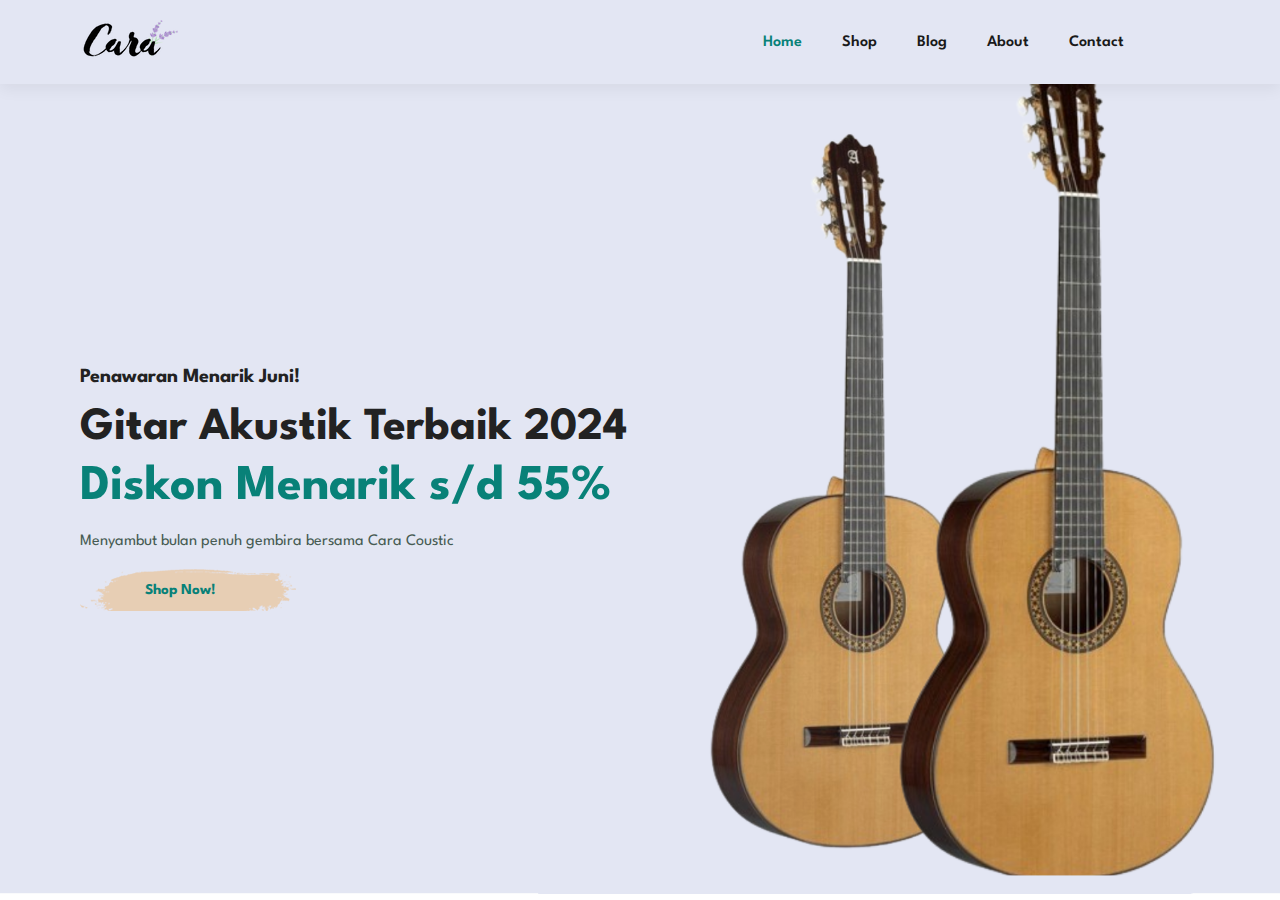
==== index.html @ 5049a7d9 "first commit" ====
<!DOCTYPE html>
<html lang="en">

    <head>
        <meta charset="UTF-8">
        <meta http-equiv="X-UA-Compatible" content="IE=edge">
        <meta name="viewport" content="width=device-width, initial-scale=1.0">
        <title>Cara Coustic</title>
        <link rel="stylesheet" href="https://pro.fontawesome.com/releases/v5.10.0/css/all.css" />

        <link rel="stylesheet" href="style.css">
    </head>

    <body>
        <!-- SECTION HEADER -->
        <section id="header">
            <a href="#"><img src="img/logo.png" alt="" class="logo" alt=""></a>

            <div>
                <ul id="navbar">
                    <li><a class="active" href="index.html">Home</a></li>
                    <li><a href="shop.html">Shop</a></li>
                    <li><a href="blog.html">Blog</a></li>
                    <li><a href="about.html">About</a></li>
                    <li><a href="contact.html">Contact</a></li>
                    <li><a href="cart.html"><i class="far fa-shopping-bag"></i></a></li>
                </ul>
            </div>
        </section>

        <!-- HOME PAGE -->
        <section id="hero">
            <h4>Penawaran Menarik Juni!</h4>
            <h2>Gitar Akustik Terbaik 2024</h2>
            <h1>Diskon Menarik s/d 55%</h1>
            <p>Menyambut bulan penuh gembira bersama Cara Coustic</p>
            <button>Shop Now!</button>
        </section>


        <script src="script.js"></script>
    </body>
 
</html>
---- style.css ----
@import url("https://fonts.googleapis.com/css2?family=Spartan:wght@100;200;300;400;500;600;700;800;900&display=swap");
* {
  margin: 0;
  padding: 0;
  box-sizing: border-box;
  font-family: "Spartan", sans-serif;
}

html {
  scroll-behavior: smooth;
}

/* Global Styles */

h1 {
  font-size: 50px;
  line-height: 64px;
  color: #222;
}

h2 {
  font-size: 46px;
  line-height: 54px;
  color: #222;
}

h4 {
  font-size: 20px;
  color: #222;
}

h6 {
  font-weight: 700;
  font-size: 12px;
}

p {
  font-size: 16px;
  color: #465b52;
  margin: 15px 0 20px 0;
}

.section-p1 {
  padding: 40px 80px;
}

.section-m1 {
  margin: 40px 0;
}

body {
  width: 100%;
}

#header {
  display: flex;
  align-items: center;
  justify-content: space-between;
  padding: 20px 80px;
  background: #E3E6F3;
  box-shadow: 0 5px 15px rgba(0, 0, 0, 0.06);
  z-index: 999;
  position: sticky;
  top: 0;
  left: 0;
}

#navbar {
  display: flex;
  align-items: center;
  justify-content: center;
}

#navbar li {
  list-style: none;
  padding: 0 20px;
  position: relative;
}

#navbar li a{
  text-decoration: none;
  text-decoration: 16px;
  font-weight: 600;
  color: #1a1a1a;
  transition: 0.3s ease;
}

#navbar li a:hover,
#navbar li a.active {
  color: #088178 ;
}

#navbar li a.active::after
#navbar li a:hover::after{
  content: "";
  width: 30px;
  height: 2px;
  background: #088178;
  position: absolute;
  bottom: -4px;
  left: 20px;

}

#hero {
  background-image: url("img/gitar-akustik-banner.png");
  height: 90vh;
  width: 100%;
  background-size: cover;
  background-position: top 25% right 0;
  padding: 0 80px;
  display: flex;
  flex-direction: column;
  align-items: flex-start;
  align-items: flex-start;
  justify-content: center;
}

#hero h4 {
  padding-bottom: 15px;
}

#hero h1 {
  color: #088178;
}

#hero button {
  background-image: url("img/button.png");
  background-color: transparent;
  color: #088178;
  border: 0;
  padding: 14px 80px 14px 65px;
  background-repeat: no-repeat;
  cursor: pointer;
  font-weight: 700;
  font-size: 15px;
}
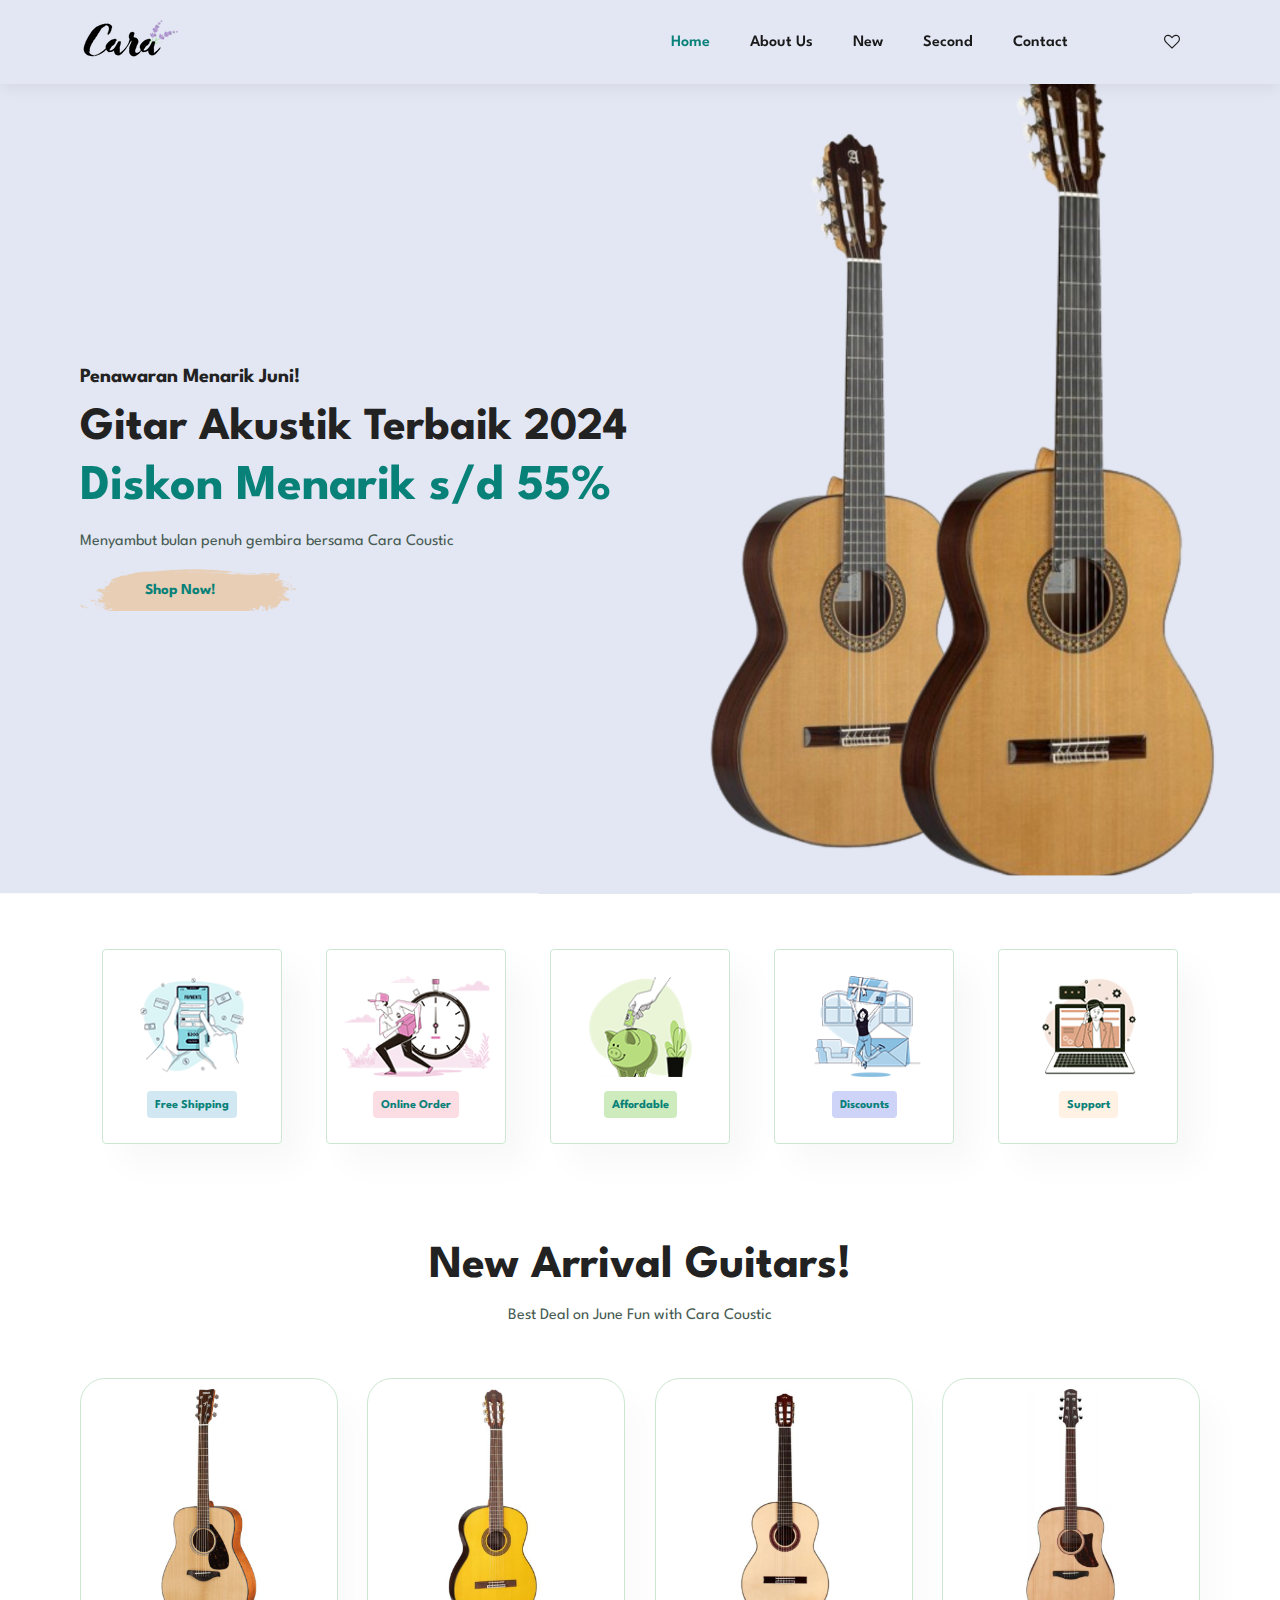
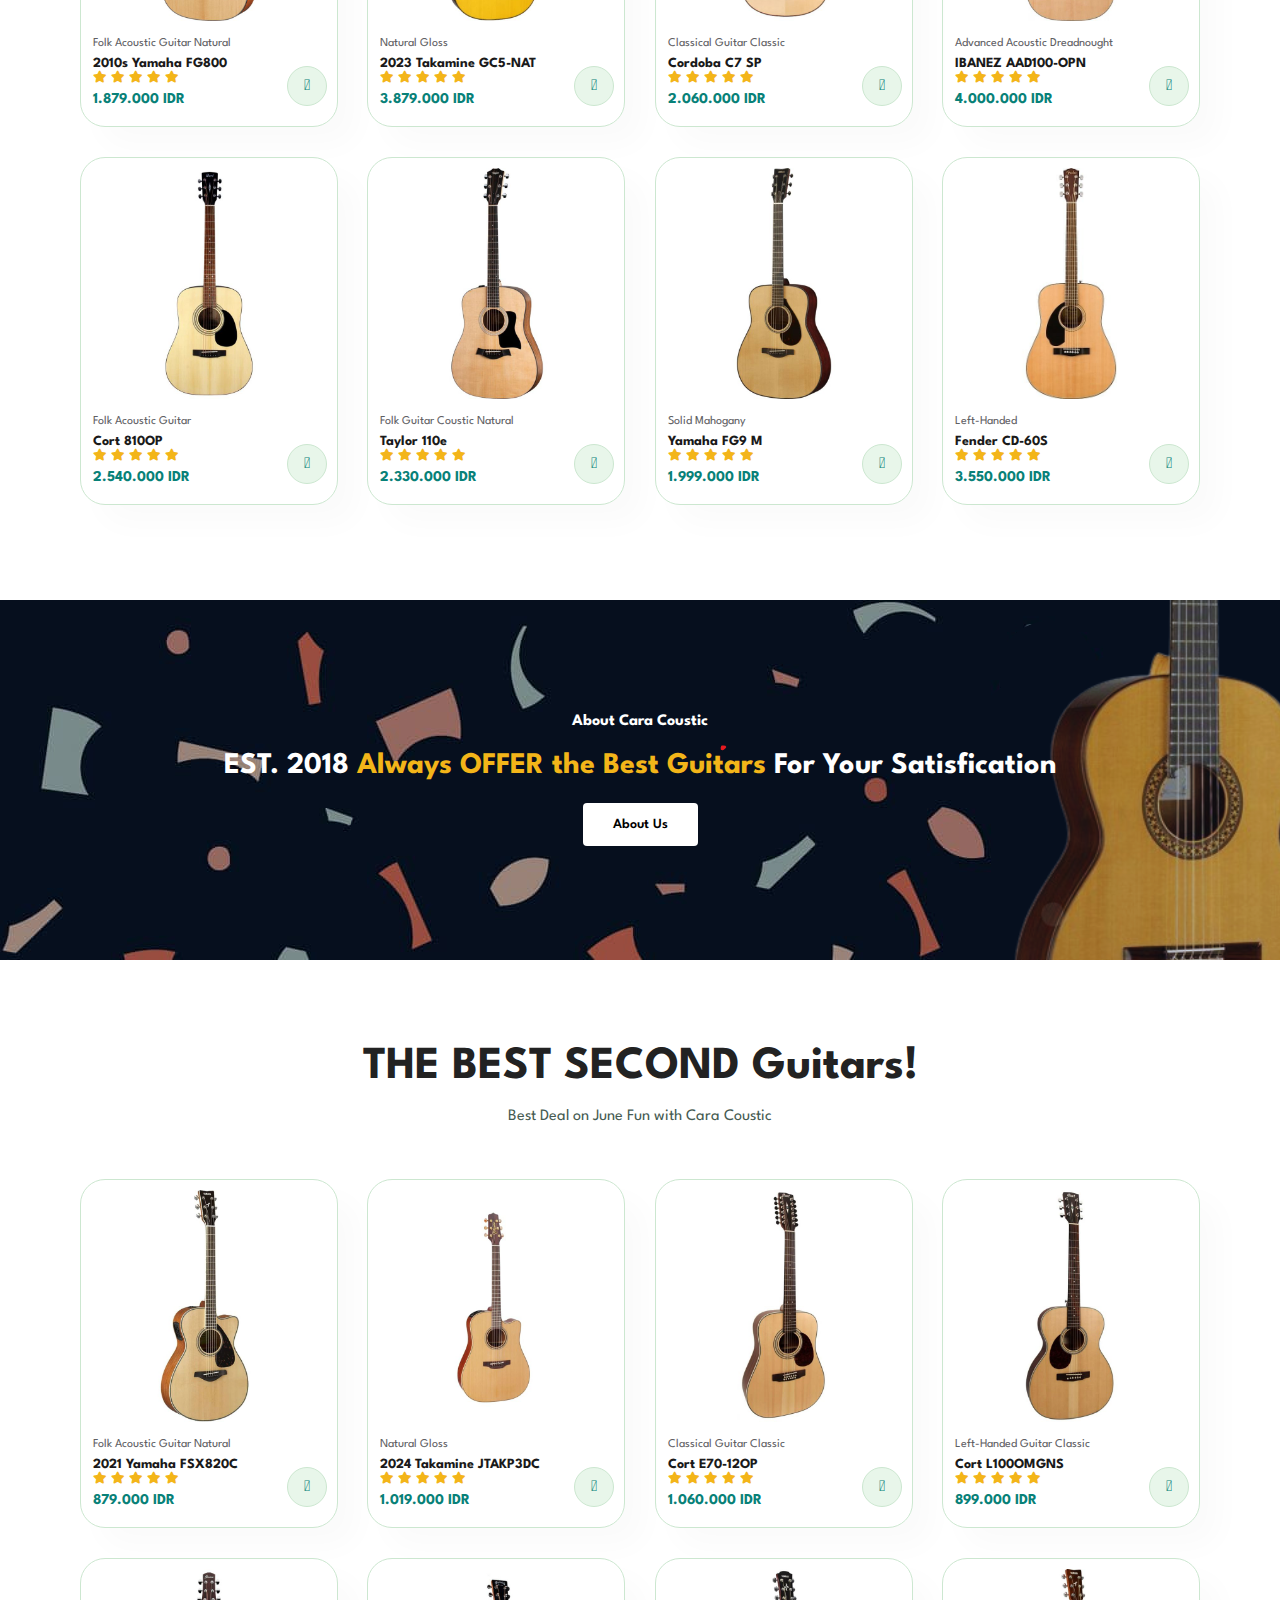
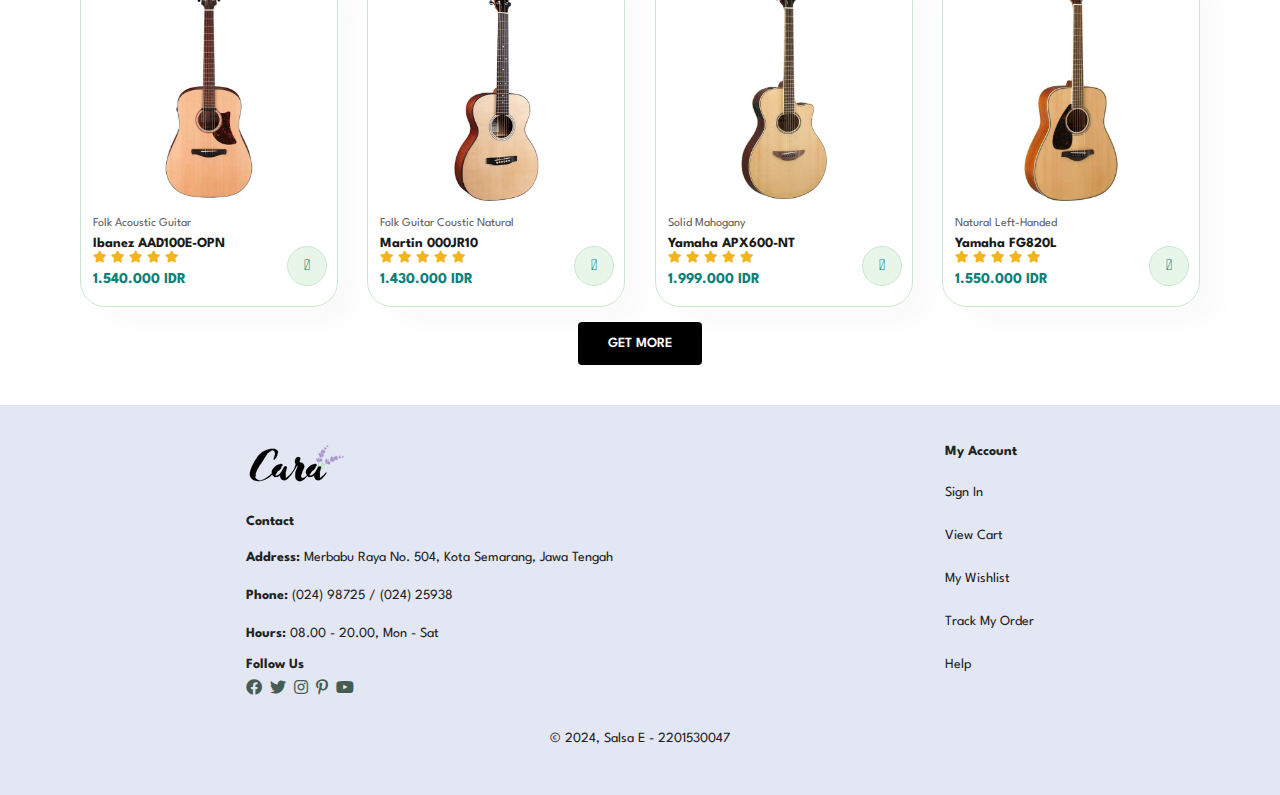
==== commit ca67f956: "update index.html" ====
--- a/index.html
+++ b/index.html
@@ -7,7 +7,7 @@
         <meta name="viewport" content="width=device-width, initial-scale=1.0">
         <title>Cara Coustic</title>
         <link rel="stylesheet" href="https://pro.fontawesome.com/releases/v5.10.0/css/all.css" />
-
+        <link rel="stylesheet" href="https://cdnjs.cloudflare.com/ajax/libs/font-awesome/4.7.0/css/font-awesome.min.css">
         <link rel="stylesheet" href="style.css">
     </head>
 
@@ -19,12 +19,19 @@
             <div>
                 <ul id="navbar">
                     <li><a class="active" href="index.html">Home</a></li>
-                    <li><a href="shop.html">Shop</a></li>
-                    <li><a href="blog.html">Blog</a></li>
-                    <li><a href="about.html">About</a></li>
+                    <li><a href="about.html">About Us</a></li>
+                    <li><a href="new.html">New</a></li>
+                    <li><a href="second.html">Second</a></li>
                     <li><a href="contact.html">Contact</a></li>
-                    <li><a href="cart.html"><i class="far fa-shopping-bag"></i></a></li>
+                    <li id="lg-bag"><a href="cart.html"><i class="far fa-shopping-bag"></i></a></li>
+                    <li id="lg-love"><a href="wishlist.html"><i class="fa fa-heart-o"></i></a></li>
+                    <a href="#" id="close"><i class="far fa-times"></i></a>
                 </ul>
+            </div>
+            <div id="mobile">
+                <a href="cart.html"><i class="far fa-shopping-bag"></i></i></a>
+                <a href="wishlist.html"><i class="fa fa-heart-o"></i></a>
+                <i id="bar" class="fas fa-outdent"></i>
             </div>
         </section>
 
@@ -37,6 +44,345 @@
             <button>Shop Now!</button>
         </section>
 
+        <!-- SECTION FITURE -->
+        <section id="feature" class="section-p1">
+            <div class="fe-box">
+                <img src="img/features/f1.png" alt="">
+                <h6>Free Shipping</h6>
+            </div>
+            <div class="fe-box">
+                <img src="img/features/f2.png" alt="">
+                <h6>Online Order</h6>
+            </div> 
+            <div class="fe-box">
+                <img src="img/features/f3.png" alt="">
+                <h6>Affordable</h6>
+            </div> 
+            <div class="fe-box">
+                <img src="img/features/f4.png" alt="">
+                <h6>Discounts</h6>
+            </div> 
+            </div> 
+            <div class="fe-box">
+                <img src="img/features/f6.png" alt="">
+                <h6>Support</h6>
+            </div>
+        </section>
+
+        <!-- SECTION PRODUK NEW ARRIVAL -->
+        <section id="product1" class="section-p1">
+            <h2>New Arrival Guitars!</h2>
+            <p>Best Deal on June Fun with Cara Coustic</p>
+            <div class="pro-container">
+                <div class="pro">
+                    <img src="img/product-guitar-index/2010s Yamaha FG800 Folk Acoustic Guitar Natural.jpg" alt="">
+                    <div class="des">
+                        <span>Folk Acoustic Guitar Natural</span>
+                        <h5>2010s Yamaha FG800</h5>
+                        <div class="star">
+                            <i class="fas fa-star"></i>
+                            <i class="fas fa-star"></i>
+                            <i class="fas fa-star"></i>
+                            <i class="fas fa-star"></i>
+                            <i class="fas fa-star"></i>
+                        </div>
+                        <h4>1.879.000 IDR</h4>
+                    </div>
+                    <a href="#"><i class="fal fa-shopping-cart cart"></i></a>
+                </div>
+                <div class="pro">
+                    <img src="img/product-guitar-index/2023 Takamine GC5-NAT Natural Gloss.jpg" alt="">
+                    <div class="des">
+                        <span>Natural Gloss</span>
+                        <h5>2023 Takamine GC5-NAT</h5>
+                        <div class="star">
+                            <i class="fas fa-star"></i>
+                            <i class="fas fa-star"></i>
+                            <i class="fas fa-star"></i>
+                            <i class="fas fa-star"></i>
+                            <i class="fas fa-star"></i>
+                        </div>
+                        <h4>3.879.000 IDR</h4>
+                    </div>
+                    <a href="#"><i class="fal fa-shopping-cart cart"></i></a>
+                </div>
+                <div class="pro">
+                    <img src="img/product-guitar-index/Cordoba C7 SP Classical Guitar Classic.jpg" alt="">
+                    <div class="des">
+                        <span>Classical Guitar Classic</span>
+                        <h5>Cordoba C7 SP</h5>
+                        <div class="star">
+                            <i class="fas fa-star"></i>
+                            <i class="fas fa-star"></i>
+                            <i class="fas fa-star"></i>
+                            <i class="fas fa-star"></i>
+                            <i class="fas fa-star"></i>
+                        </div>
+                        <h4>2.060.000 IDR</h4>
+                    </div>
+                    <a href="#"><i class="fal fa-shopping-cart cart"></i></a>
+                </div>
+                <div class="pro">
+                    <img src="img/product-guitar-index/Ibanez IBANEZ AAD100-OPN Advanced Acoustic Dreadnought Akustik___.jpg" alt="">
+                    <div class="des">
+                        <span>Advanced Acoustic Dreadnought</span>
+                        <h5>IBANEZ AAD100-OPN</h5>
+                        <div class="star">
+                            <i class="fas fa-star"></i>
+                            <i class="fas fa-star"></i>
+                            <i class="fas fa-star"></i>
+                            <i class="fas fa-star"></i>
+                            <i class="fas fa-star"></i>
+                        </div>
+                        <h4>4.000.000 IDR</h4>
+                    </div>
+                    <a href="#"><i class="fal fa-shopping-cart cart"></i></a>
+                </div>
+                <div class="pro">
+                    <img src="img/product-guitar-index/Cort 810OP.jpg" alt="">
+                    <div class="des">
+                        <span>Folk Acoustic Guitar</span>
+                        <h5>Cort 810OP</h5>
+                        <div class="star">
+                            <i class="fas fa-star"></i>
+                            <i class="fas fa-star"></i>
+                            <i class="fas fa-star"></i>
+                            <i class="fas fa-star"></i>
+                            <i class="fas fa-star"></i>
+                        </div>
+                        <h4>2.540.000 IDR</h4>
+                    </div>
+                    <a href="#"><i class="fal fa-shopping-cart cart"></i></a>
+                </div>
+                <div class="pro">
+                    <img src="img/product-guitar-index/Taylor 110e Natural.jpg" alt="">
+                    <div class="des">
+                        <span>Folk Guitar Coustic Natural</span>
+                        <h5>Taylor 110e</h5>
+                        <div class="star">
+                            <i class="fas fa-star"></i>
+                            <i class="fas fa-star"></i>
+                            <i class="fas fa-star"></i>
+                            <i class="fas fa-star"></i>
+                            <i class="fas fa-star"></i>
+                        </div>
+                        <h4>2.330.000 IDR</h4>
+                    </div>
+                    <a href="#"><i class="fal fa-shopping-cart cart"></i></a>
+                </div>
+                <div class="pro">
+                    <img src="img/product-guitar-index/Yamaha FG9 M Solid Mahogany.jpg" alt="">
+                    <div class="des">
+                        <span>Solid Mahogany</span>
+                        <h5>Yamaha FG9 M</h5>
+                        <div class="star">
+                            <i class="fas fa-star"></i>
+                            <i class="fas fa-star"></i>
+                            <i class="fas fa-star"></i>
+                            <i class="fas fa-star"></i>
+                            <i class="fas fa-star"></i>
+                        </div>
+                        <h4>1.999.000 IDR</h4>
+                    </div>
+                    <a href="#"><i class="fal fa-shopping-cart cart"></i></a>
+                </div>
+                <div class="pro">
+                    <img src="img/product-guitar-index//Fender CD-60S Left-Handed _ Reverb.jpg" alt="">
+                    <div class="des">
+                        <span>Left-Handed</span>
+                        <h5>Fender CD-60S</h5>
+                        <div class="star">
+                            <i class="fas fa-star"></i>
+                            <i class="fas fa-star"></i>
+                            <i class="fas fa-star"></i>
+                            <i class="fas fa-star"></i>
+                            <i class="fas fa-star"></i>
+                        </div>
+                        <h4>3.550.000 IDR</h4>
+                    </div>
+                    <a href="#"><i class="fal fa-shopping-cart cart"></i></a>
+                </div>
+            </div>
+        </section>
+
+        <!-- SECTION BANNER MENGARAH KE ABOUT US -->
+        <section id="banner" class="section-m1">
+            <h4>About Cara Coustic</h4>
+            <h2>EST. 2018<span> Always OFFER the Best Guitars</span> For Your Satisfication</h2>
+            <button class="normal">About Us</button> 
+        </section>
+
+        <!-- SECTION PRODUK BEST SCOND -->
+        <section id="product1" class="section-p1">
+            <h2>THE BEST SECOND Guitars!</h2>
+            <p>Best Deal on June Fun with Cara Coustic</p>
+            <div class="pro-container">
+                <div class="pro">
+                    <img src="img/product-guitar-index/2021 Yamaha FSX820C Natural.jpg" alt="">
+                    <div class="des">
+                        <span>Folk Acoustic Guitar Natural</span>
+                        <h5>2021 Yamaha FSX820C</h5>
+                        <div class="star">
+                            <i class="fas fa-star"></i>
+                            <i class="fas fa-star"></i>
+                            <i class="fas fa-star"></i>
+                            <i class="fas fa-star"></i>
+                            <i class="fas fa-star"></i>
+                        </div>
+                        <h4>879.000 IDR</h4>
+                    </div>
+                    <a href="#"><i class="fal fa-shopping-cart cart"></i></a>
+                </div>
+                <div class="pro">
+                    <img src="img/product-guitar-index/2024 Takamine JTAKP3DC Natural.jpg" alt="">
+                    <div class="des">
+                        <span>Natural Gloss</span>
+                        <h5>2024 Takamine JTAKP3DC</h5>
+                        <div class="star">
+                            <i class="fas fa-star"></i>
+                            <i class="fas fa-star"></i>
+                            <i class="fas fa-star"></i>
+                            <i class="fas fa-star"></i>
+                            <i class="fas fa-star"></i>
+                        </div>
+                        <h4>1.019.000 IDR</h4>
+                    </div>
+                    <a href="#"><i class="fal fa-shopping-cart cart"></i></a>
+                </div>
+                <div class="pro">
+                    <img src="img/product-guitar-index/Cort E70-12OP.jpg" alt="">
+                    <div class="des">
+                        <span>Classical Guitar Classic</span>
+                        <h5>Cort E70-12OP</h5>
+                        <div class="star">
+                            <i class="fas fa-star"></i>
+                            <i class="fas fa-star"></i>
+                            <i class="fas fa-star"></i>
+                            <i class="fas fa-star"></i>
+                            <i class="fas fa-star"></i>
+                        </div>
+                        <h4>1.060.000 IDR</h4>
+                    </div>
+                    <a href="#"><i class="fal fa-shopping-cart cart"></i></a>
+                </div>
+                <div class="pro">
+                    <img src="img/product-guitar-index/Cort L100OMGNS.jpg" alt="">
+                    <div class="des">
+                        <span>Left-Handed Guitar Classic</span>
+                        <h5>Cort L100OMGNS</h5>
+                        <div class="star">
+                            <i class="fas fa-star"></i>
+                            <i class="fas fa-star"></i>
+                            <i class="fas fa-star"></i>
+                            <i class="fas fa-star"></i>
+                            <i class="fas fa-star"></i>
+                        </div>
+                        <h4>899.000 IDR</h4>
+                    </div>
+                    <a href="#"><i class="fal fa-shopping-cart cart"></i></a>
+                </div>
+                <div class="pro">
+                    <img src="img/product-guitar-index/Ibanez AAD100E-OPN.jpg" alt="">
+                    <div class="des">
+                        <span>Folk Acoustic Guitar</span>
+                        <h5>Ibanez AAD100E-OPN</h5>
+                        <div class="star">
+                            <i class="fas fa-star"></i>
+                            <i class="fas fa-star"></i>
+                            <i class="fas fa-star"></i>
+                            <i class="fas fa-star"></i>
+                            <i class="fas fa-star"></i>
+                        </div>
+                        <h4>1.540.000 IDR</h4>
+                    </div>
+                    <a href="#"><i class="fal fa-shopping-cart cart"></i></a>
+                </div>
+                <div class="pro">
+                    <img src="img/product-guitar-index/Martin 000JR10.jpg" alt="">
+                    <div class="des">
+                        <span>Folk Guitar Coustic Natural</span>
+                        <h5>Martin 000JR10</h5>
+                        <div class="star">
+                            <i class="fas fa-star"></i>
+                            <i class="fas fa-star"></i>
+                            <i class="fas fa-star"></i>
+                            <i class="fas fa-star"></i>
+                            <i class="fas fa-star"></i>
+                        </div>
+                        <h4>1.430.000 IDR</h4>
+                    </div>
+                    <a href="#"><i class="fal fa-shopping-cart cart"></i></a>
+                </div>
+                <div class="pro">
+                    <img src="img/product-guitar-index/Yamaha APX600-NT.jpg" alt="">
+                    <div class="des">
+                        <span>Solid Mahogany</span>
+                        <h5>Yamaha APX600-NT</h5>
+                        <div class="star">
+                            <i class="fas fa-star"></i>
+                            <i class="fas fa-star"></i>
+                            <i class="fas fa-star"></i>
+                            <i class="fas fa-star"></i>
+                            <i class="fas fa-star"></i>
+                        </div>
+                        <h4>1.999.000 IDR</h4>
+                    </div>
+                    <a href="#"><i class="fal fa-shopping-cart cart"></i></a>
+                </div>
+                <div class="pro">
+                    <img src="img/product-guitar-index/Yamaha FG820L Natural.jpg" alt="">
+                    <div class="des">
+                        <span>Natural Left-Handed</span>
+                        <h5>Yamaha FG820L</h5>
+                        <div class="star">
+                            <i class="fas fa-star"></i>
+                            <i class="fas fa-star"></i>
+                            <i class="fas fa-star"></i>
+                            <i class="fas fa-star"></i>
+                            <i class="fas fa-star"></i>
+                        </div>
+                        <h4>1.550.000 IDR</h4>
+                    </div>
+                    <a href="#"><i class="fal fa-shopping-cart cart"></i></a>
+                </div>
+            </div>
+            <button class="normal">GET MORE</button>
+        </section>
+
+        <!-- SECTION FOOTER -->
+        <footer class="section-p1">
+            <div class="col">
+                <img class="logo" src="img/logo.png" alt="">
+                <h4>Contact</h4>
+                <p><strong>Address: </strong>Merbabu Raya No. 504, Kota Semarang, Jawa Tengah</p>
+                <p><strong>Phone: </strong>(024) 98725 / (024) 25938</p>
+                <p><strong>Hours: </strong>08.00 - 20.00, Mon - Sat</p>
+                <div class="follow">
+                    <h4>Follow Us</h4>
+                    <div class="icon">
+                        <i class="fab fa-facebook-f"></i>
+                        <i class="fab fa-twitter"></i>
+                        <i class="fab fa-instagram"></i>
+                        <i class="fab fa-pinterest-p"></i>
+                        <i class="fab fa-youtube"></i>
+                    </div>
+                </div>
+            </div>
+
+            <div class="col">
+                <h4>My Account</h4>
+                <a href="#">Sign In</a>
+                <a href="#">View Cart</a>
+                <a href="#">My Wishlist</a>
+                <a href="#">Track My Order</a>
+                <a href="#">Help</a>
+            </div>
+
+            <div class="copyright">
+                <p>© 2024, Salsa E - 2201530047</p>
+            </div>
+        </footer>
+
 
         <script src="script.js"></script>
     </body>
--- a/style.css
+++ b/style.css
@@ -46,6 +46,19 @@
 
 .section-m1 {
   margin: 40px 0;
+}
+
+button.normal {
+  font-size: 14px;
+  font-weight: 600;
+  padding: 15px 30px;
+  color: #000;
+  background-color: #fff;
+  border-radius: 4px;
+  cursor: pointer;
+  border: none;
+  outline: none;
+  transition: 0.2s;
 }
 
 body {
@@ -77,6 +90,7 @@
   position: relative;
 }
 
+
 #navbar li a{
   text-decoration: none;
   text-decoration: 16px;
@@ -100,6 +114,15 @@
   bottom: -4px;
   left: 20px;
 
+}
+
+#mobile {
+  display: none;
+  align-items: center;
+}
+
+#close {
+  display: none;
 }
 
 #hero {
@@ -134,4 +157,365 @@
   cursor: pointer;
   font-weight: 700;
   font-size: 15px;
-}+}
+
+#feature {
+  display: flex;
+  align-items: center;
+  justify-content:space-around;
+  flex-wrap: wrap;
+} 
+
+#feature .fe-box {
+  width: 180px;
+  text-align: center;
+  padding: 25px 15px;
+  box-shadow: 20px 20px 34px rgba(0, 0, 0, 0.03);
+  border: 1px solid #cce7d0;
+  border-radius: 4px;
+  margin: 15px 0;
+}
+
+#feature .fe-box:hover {
+  box-shadow: 10px 10px 54px rgba(70, 62, 221, 0.1);
+}
+
+#feature .fe-box img {
+  width: 100%;
+  margin-bottom: 10px;
+}
+
+#feature .fe-box h6 {
+  display: inline-block;
+  padding: 9px 8px 6px 8px;
+  line-height: 1;
+  border-radius: 4px;
+  color: #088178;
+  background-color: #d1e8f2;
+}
+
+#feature .fe-box:nth-child(2) h6 {
+  background-color: #fddde4 ;
+}
+
+#feature .fe-box:nth-child(3) h6 {
+  background-color: #cdebbc;
+}
+
+#feature .fe-box:nth-child(4) h6 {
+  background-color: #cdd4f8;
+}
+
+#feature .fe-box:nth-child(5) h6 {
+  background-color: #fff2e5;
+}
+
+#product1 {
+  text-align: center;
+}
+
+#product1 .pro-container {
+  display: flex;
+  justify-content: space-between;
+  padding-top: 20px;
+  flex-wrap: wrap;
+}
+
+#product1 .pro {
+  width: 23%;
+  min-width: 250px;
+  padding: 10px 12px;
+  border: 1px solid #cce7d0;
+  border-radius: 25px;
+  cursor: pointer;
+  box-shadow: 20px 20px 30px rgba(0, 0, 0, 0.02);
+  margin: 15px 0;
+  position: relative;
+}
+
+#product1 .pro:hover {
+  box-shadow: 20px 20px 30px rgba(0, 0, 0, 0.06);
+}
+
+#product1 .pro img {
+  width: 100%;
+  border-radius: 20px;
+}
+
+#product1 .pro .des {
+  text-align: start;
+  padding: 10px 0;
+}
+
+#product1 .pro .des span {
+  color: #606063;
+  font-size: 12px;
+}
+
+#product1 .pro .des h5 {
+  padding-top: 7px;
+  color: #1a1a1a;
+  font-size: 14px;
+}
+
+#product1 .pro .des i {
+  font-size: 12px;
+  color: rgb(243, 181, 25);
+}
+
+#product1 .pro .des h4 {
+  padding-top: 7px;
+  font-size: 15px;
+  font-weight: 700;
+  color: #088178;
+}
+
+#product1 .pro .cart, 
+#product1 .pro .heart {
+  width: 40px;
+  height: 40px;
+  line-height: 40px;
+  border-radius: 50px;
+  background-color: #e8f6ea;
+  font-weight: 500;
+  color: #088178;
+  border: 1px solid #cce7d0;
+  position: absolute;
+  bottom: 20px;
+  right: 10px;
+}
+
+#banner {
+  display: flex;
+  flex-direction: column;
+  justify-content: center;
+  align-items: center;
+  text-align: center;
+  background-image: url("img/banner/b-index.png");
+  width: 100%;
+  height: 40vh;
+  background-size: cover;
+  background-position: center;
+}
+
+#banner h4 {
+  color: #fff;
+  font-size: 16px;
+}
+
+#banner h2 {
+  color: #fff;
+  font-size: 30px;
+  padding: 10px 0;
+}
+
+#banner h2 span {
+  color: rgb(243, 181, 25);
+}
+
+#banner button:hover {
+  background: #088178;
+  color: #fff;
+}
+
+#product1 button:hover {
+  background: #088178;
+  color: #fff;
+}
+
+#product1 button {
+  font-size: 14px;
+  font-weight: 600;
+  padding: 15px 30px;
+  color: #fff;
+  background-color: #000;
+  border-radius: 4px;
+  cursor: pointer;
+  border: none;
+  outline: none;
+  transition: 0.2s;
+}
+
+footer {
+  background-color: #E3E6F3;
+  display: flex;
+  flex-wrap: wrap;
+  justify-content: space-around;
+}
+
+footer .col {
+  display: flex;
+  flex-direction: column;
+  align-items: flex-start;
+  margin-bottom: 20px;
+}
+
+footer .logo {
+  margin-bottom: 30px;
+}
+
+footer h4 {
+  font-size: 14px;
+  padding-bottom: 8px;
+}
+
+footer p {
+  font-size: 14px;
+  text-decoration: none;
+  color: #222;
+  margin-bottom: 10px;
+}
+
+footer a {
+  margin-top: 20px;
+  font-size: 14px;
+  text-decoration: none;
+  color: #222;
+  margin-bottom: 10px;
+}
+
+footer .follow {
+  margin-top: 8px;
+}
+
+footer .follow i {
+  color: #465b52;
+  padding-right: 4px;
+  cursor: pointer;
+}
+
+footer .follow i:hover,
+footer a:hover {
+  color: #088178;
+}
+
+footer .copyright {
+  width: 100%;
+  text-align: center;
+}
+
+@media (max-width: 799px) {
+  .section-p1 {
+    padding: 40px 80px;
+  }
+  #navbar {
+    display: flex;
+    flex-direction: column;
+    align-items: flex-start;
+    justify-content: flex-start;
+    position: fixed;
+    top: 0;
+    right: -300px;
+    height: 100vh;
+    width: 300px;
+    background-color: #E3E6F3;
+    box-shadow: 0 40px 60px rgba(0, 0, 0, 0.1);
+    padding: 80px 0 0 10px;
+    transition: 0.3s;
+  }
+  #navbar li {
+    margin-bottom: 25px;
+  }
+
+  #navbar.active {
+    right: 0px;
+  }
+
+  #mobile {
+    display: flex;
+    align-items: center;
+  }
+
+  #mobile i {
+    color: #1a1a1a;
+    font-size: 24px;
+    padding-left: 20px;
+  }
+
+  #close {
+    display: initial;
+    position: absolute;
+    top: 30px;
+    left: 30px;
+    color: #222;
+    font-size: 24px;
+  }
+   
+  #lg-bag,
+  #lg-love {
+    display: none;
+  }
+
+  #hero {
+    height: 90vh;
+    padding: 0 80px;
+    background-position: top 30% right 30%;
+  }
+
+  #feature {
+    justify-content: center;
+  }
+
+  #feature .fe-box {
+    margin: 15px 15px;
+  }
+
+  #product1 .pro-container {
+    justify-content: center;
+  }
+
+  #product1 .pro {
+    margin: 15px;
+  }
+
+  #banner {
+    height: 20vh;
+  }
+
+  footer {
+    justify-content: start;
+  }
+}
+
+@media (max-width: 277px) {
+  .section-p1 {
+    padding: 20px;
+  }
+  #header {
+    padding: 10px 30px;
+  }
+
+  h1 {
+    font-size: 38px;
+  }
+
+  h2 {
+    font-size: 32px;
+  }
+
+  #hero {
+    padding: 0 20px;
+    background-position: 55%;
+  }
+
+  #feature .fe-box {
+    width: 155px;
+    margin: 0 0 15px 0;
+  }
+
+  #product1 .pro {
+    width: 100%;
+  }
+
+  #banner {
+    height: 40vh;
+  }
+
+  footer {
+    align-content: start;
+  }
+
+  #footer .copyright {
+    text-align: start;
+  }
+}
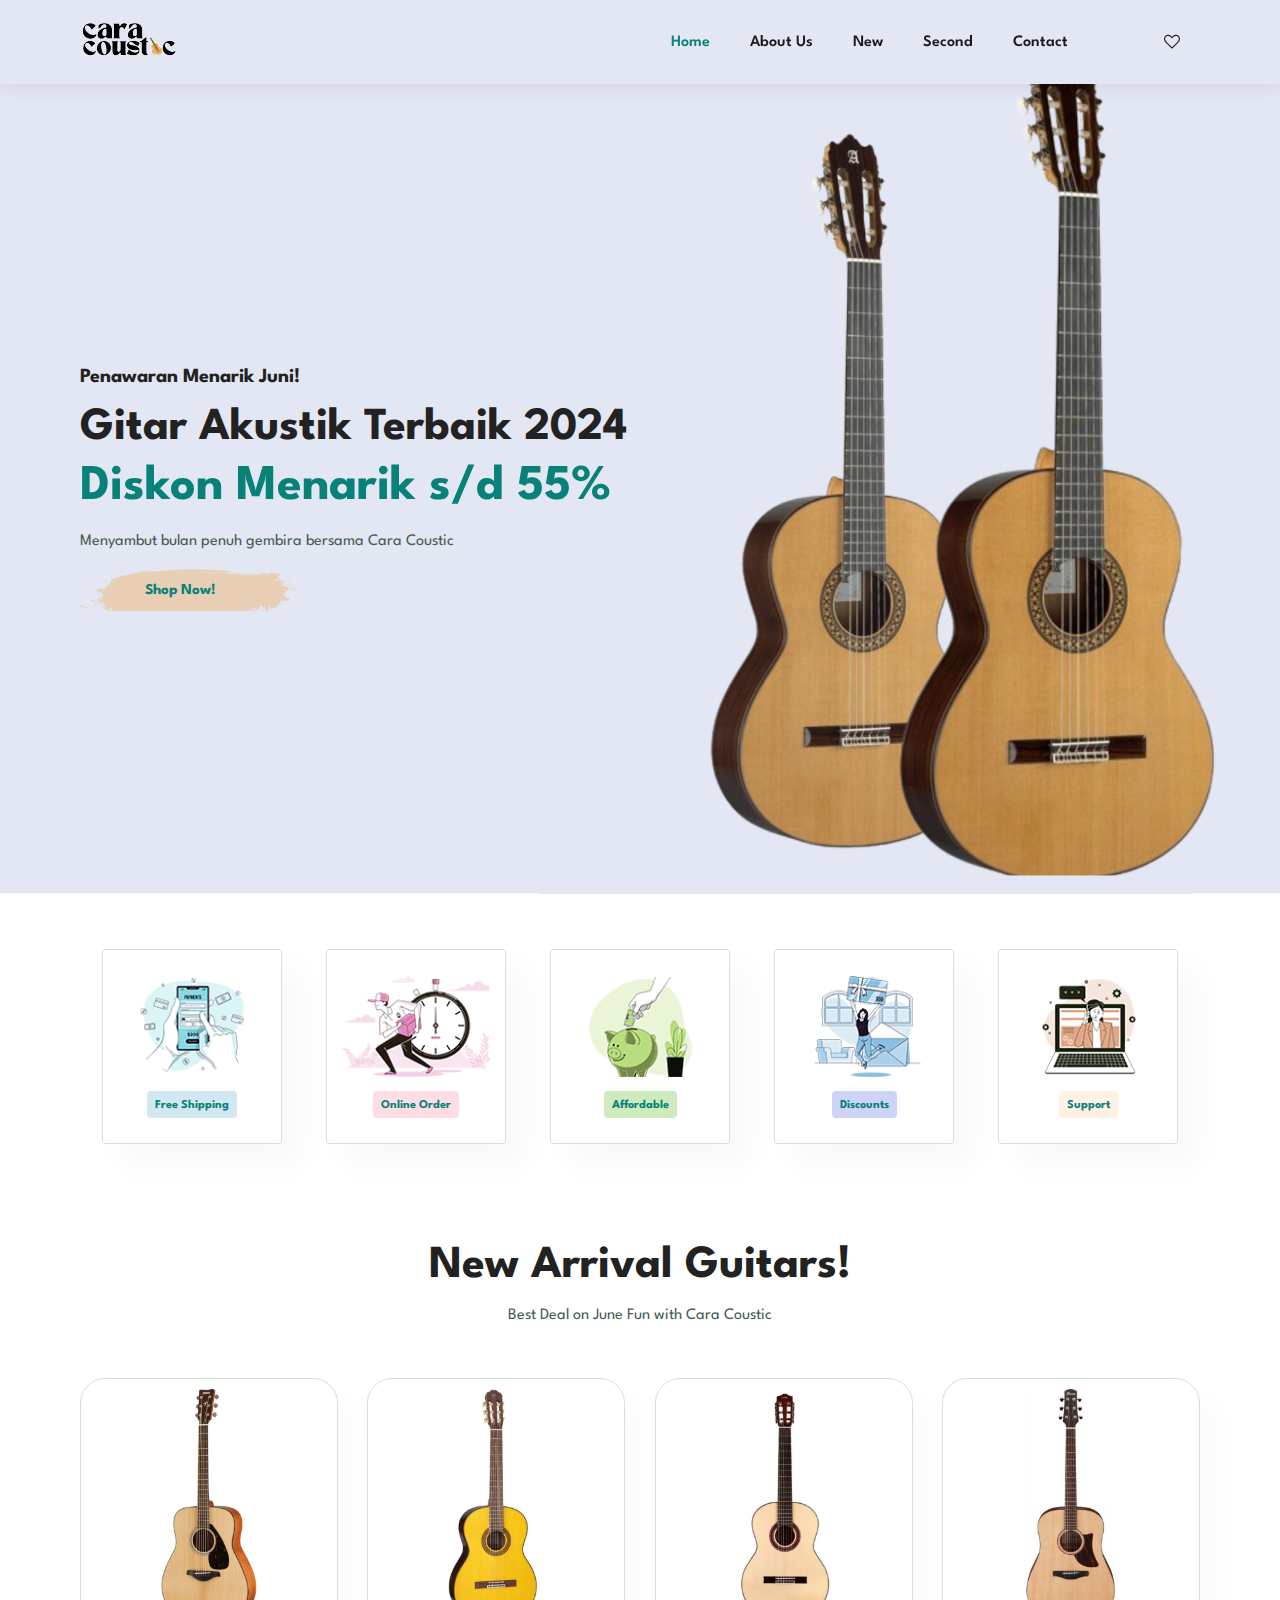
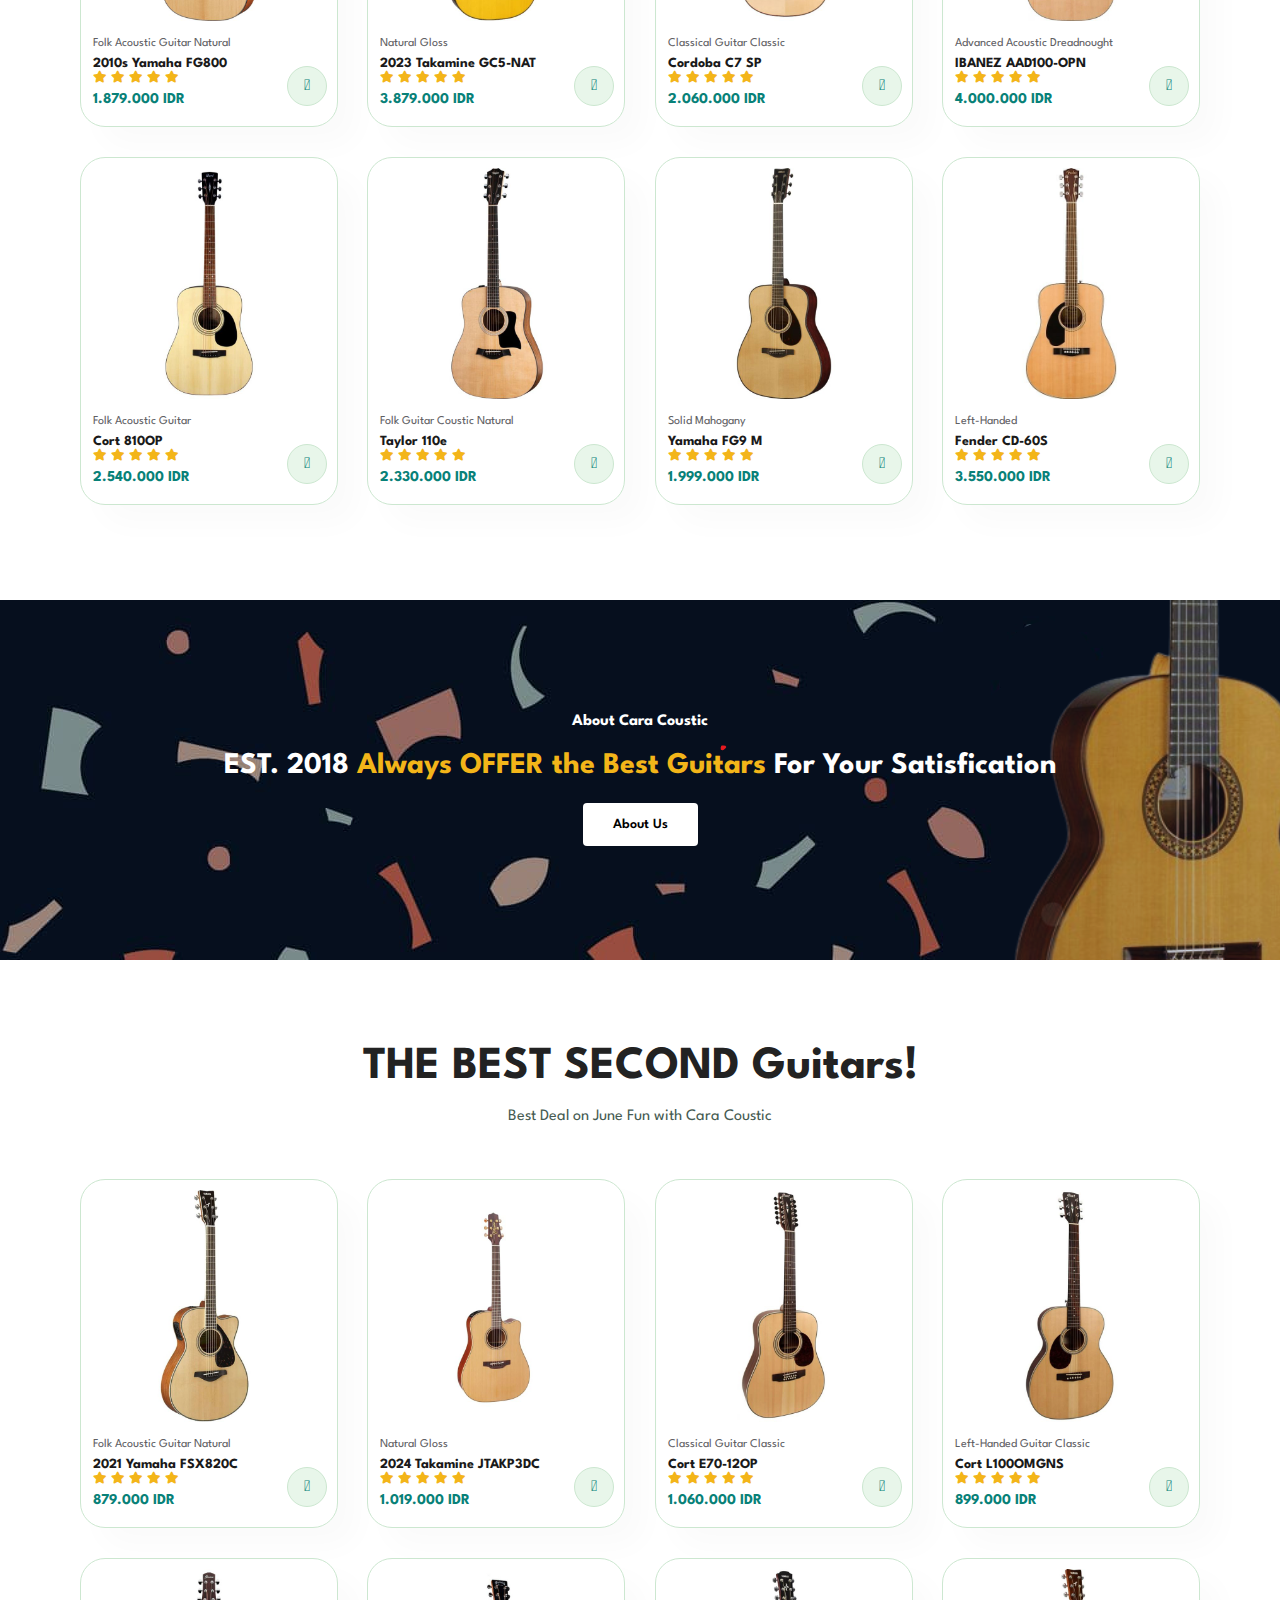
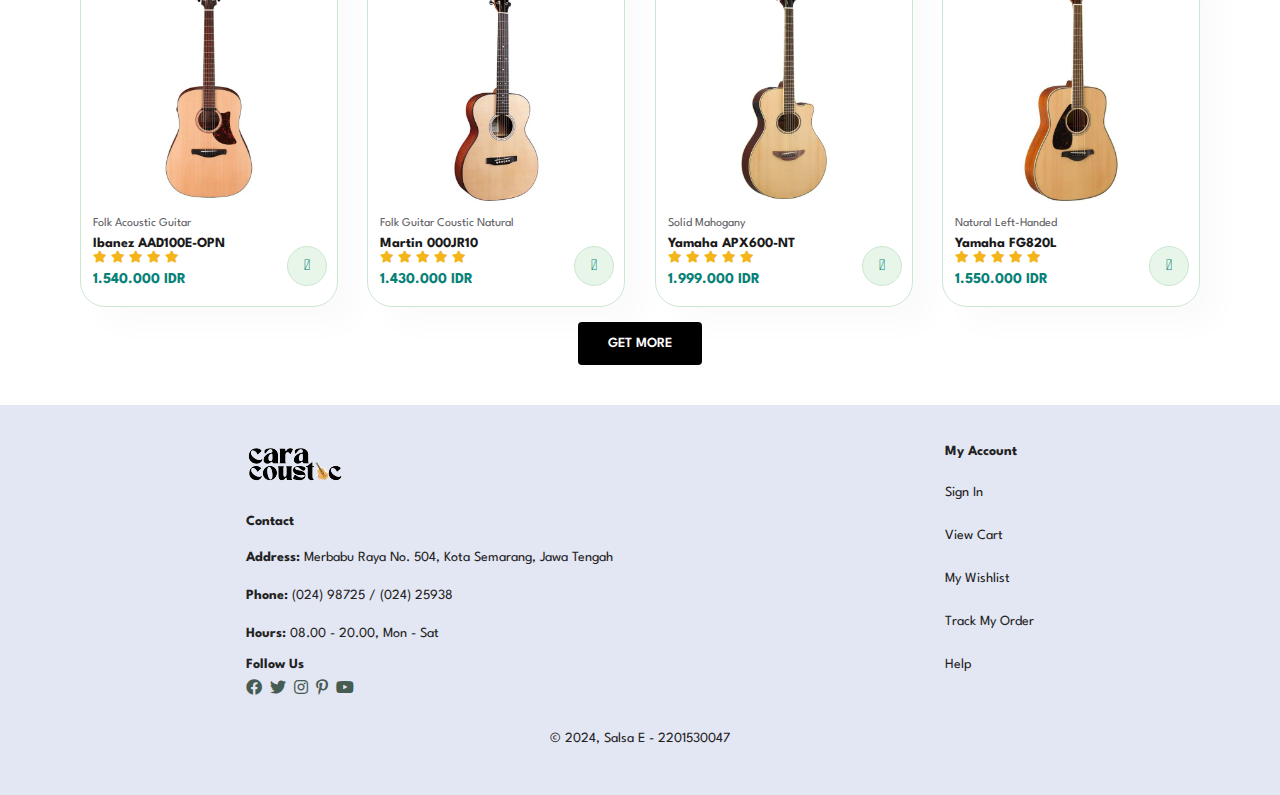
==== commit 7b3b7b83: "updating index" ====
--- a/index.html
+++ b/index.html
@@ -6,6 +6,7 @@
         <meta http-equiv="X-UA-Compatible" content="IE=edge">
         <meta name="viewport" content="width=device-width, initial-scale=1.0">
         <title>Cara Coustic</title>
+        <link rel="icon" type="image/png" href="img/cara-title.png">
         <link rel="stylesheet" href="https://pro.fontawesome.com/releases/v5.10.0/css/all.css" />
         <link rel="stylesheet" href="https://cdnjs.cloudflare.com/ajax/libs/font-awesome/4.7.0/css/font-awesome.min.css">
         <link rel="stylesheet" href="style.css">
@@ -14,7 +15,7 @@
     <body>
         <!-- SECTION HEADER -->
         <section id="header">
-            <a href="#"><img src="img/logo.png" alt="" class="logo" alt=""></a>
+            <a href="#"><img src="img/cara2.png" alt="" class="logo" alt=""></a>
 
             <div>
                 <ul id="navbar">
@@ -88,7 +89,7 @@
                         </div>
                         <h4>1.879.000 IDR</h4>
                     </div>
-                    <a href="#"><i class="fal fa-shopping-cart cart"></i></a>
+                    <a href="./2010s-yamaha-na.html"><i class="fal fa-shopping-cart cart"></i></a>
                 </div>
                 <div class="pro">
                     <img src="img/product-guitar-index/2023 Takamine GC5-NAT Natural Gloss.jpg" alt="">
@@ -352,7 +353,7 @@
         <!-- SECTION FOOTER -->
         <footer class="section-p1">
             <div class="col">
-                <img class="logo" src="img/logo.png" alt="">
+                <img class="logo" src="img/cara2.png" alt="">
                 <h4>Contact</h4>
                 <p><strong>Address: </strong>Merbabu Raya No. 504, Kota Semarang, Jawa Tengah</p>
                 <p><strong>Phone: </strong>(024) 98725 / (024) 25938</p>
--- a/style.css
+++ b/style.css
@@ -519,3 +519,68 @@
     text-align: start;
   }
 }
+
+
+
+/* SINGLE PRODUCT */
+#prodetails {
+  display: flex;
+  margin-top: 20px;
+}
+
+#prodetails .single-pro-image {
+  width: 40%;
+  margin-right: 50px;
+}
+
+.small-img-group {
+  display: flex;
+  justify-content: space-between;
+}
+
+.small-img-col {
+  margin-top: 10px;
+  flex-basis: 24%;
+  cursor: pointer;
+  width: 180px;
+  text-align: center;
+  padding: 0px 0px;
+  box-shadow: 20px 20px 34px rgba(0, 0, 0, 0.03);
+  border: 1px solid #cce7d0;
+  border-radius: 4px;
+  margin: 0px 0;
+}
+
+#prodetails .single-pro-details {
+  width: 50%;
+  padding-top: 30px;
+}
+
+#prodetails .single-pro-details h4 {
+  padding: 40px 0 20px 0;
+}
+
+#prodetails .single-pro-details h2 {
+  font-size: 26px;
+}
+
+#prodetails .single-pro-details input {
+  width: 50px;
+  height: 47px;
+  padding-left: 10px;
+  font-size: 16px;
+  margin-right: 10px;
+}
+
+#prodetails .single-pro-details input:focus {
+  outline: none;
+}
+
+#prodetails .single-pro-details button {
+  background: #088178;
+  color: #fff;
+}
+
+#prodetails .single-pro-details span {
+  line-height: 25px;
+}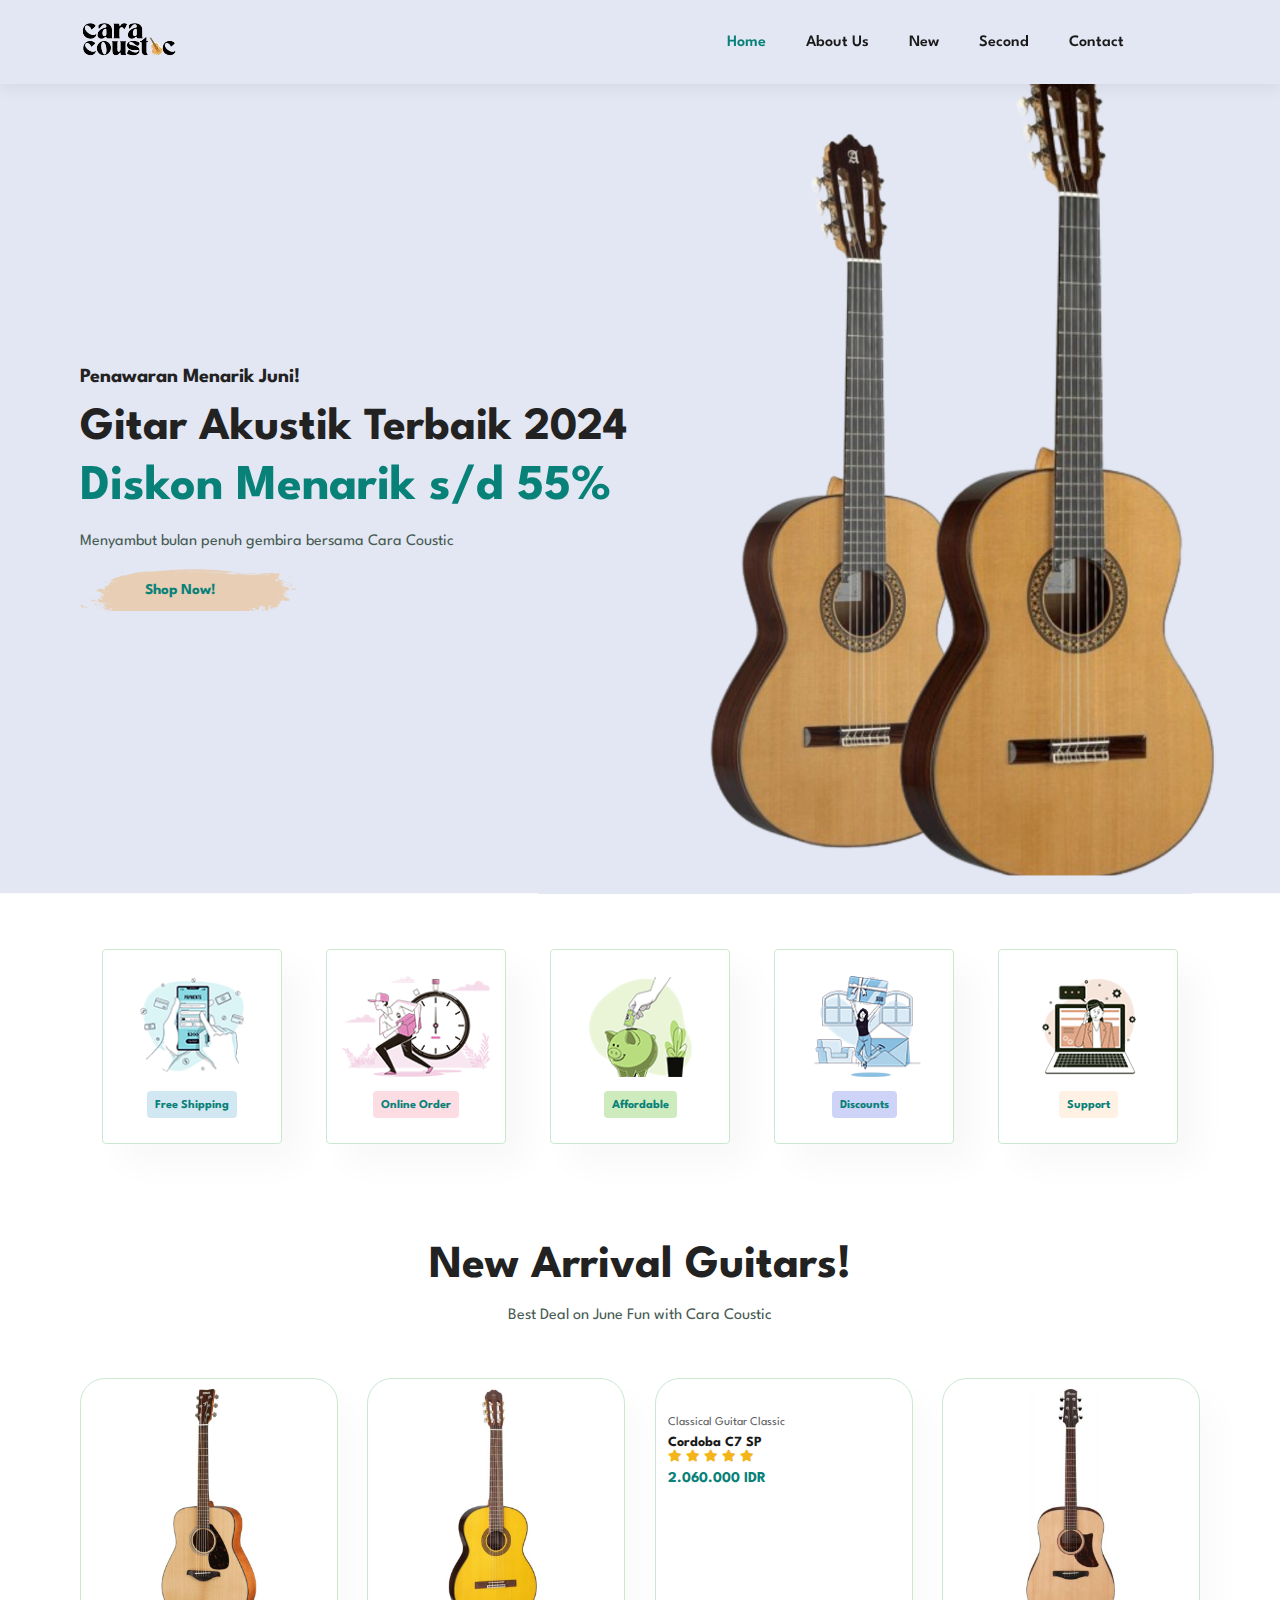
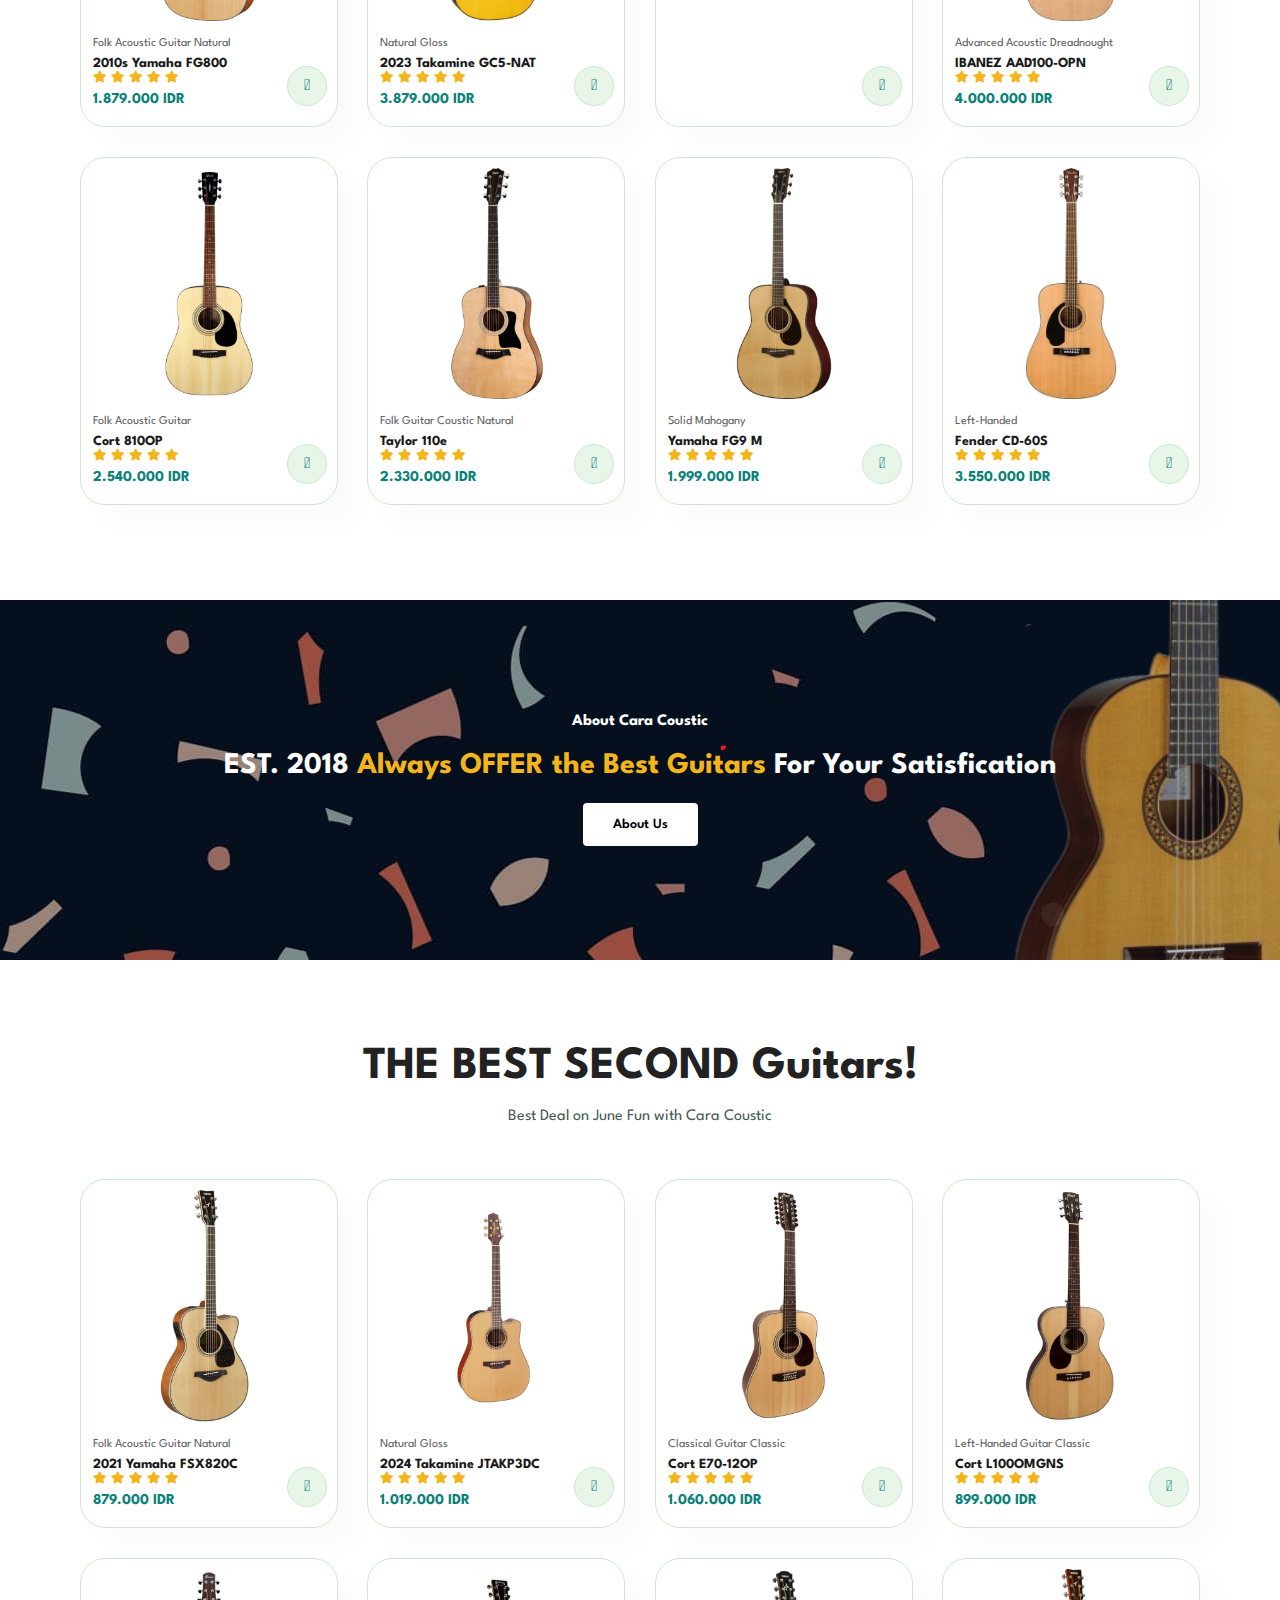
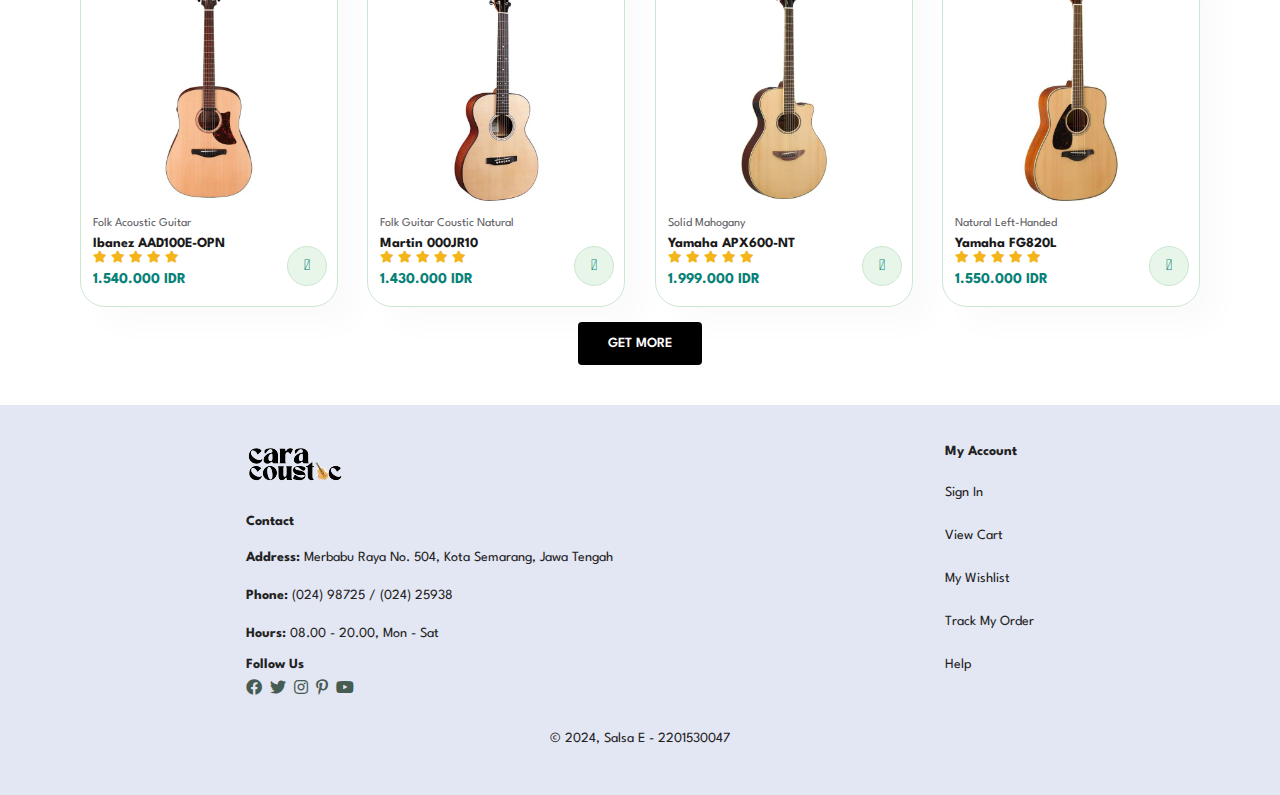
==== commit 96840f08: "hapus whislist" ====
--- a/index.html
+++ b/index.html
@@ -25,13 +25,11 @@
                     <li><a href="second.html">Second</a></li>
                     <li><a href="contact.html">Contact</a></li>
                     <li id="lg-bag"><a href="cart.html"><i class="far fa-shopping-bag"></i></a></li>
-                    <li id="lg-love"><a href="wishlist.html"><i class="fa fa-heart-o"></i></a></li>
                     <a href="#" id="close"><i class="far fa-times"></i></a>
                 </ul>
             </div>
             <div id="mobile">
                 <a href="cart.html"><i class="far fa-shopping-bag"></i></i></a>
-                <a href="wishlist.html"><i class="fa fa-heart-o"></i></a>
                 <i id="bar" class="fas fa-outdent"></i>
             </div>
         </section>
@@ -108,7 +106,7 @@
                     <a href="#"><i class="fal fa-shopping-cart cart"></i></a>
                 </div>
                 <div class="pro">
-                    <img src="img/product-guitar-index/Cordoba C7 SP Classical Guitar Classic.jpg" alt="">
+                    <img src="img/product-guitar-index/cordoba c7 sp.jpg" alt="">
                     <div class="des">
                         <span>Classical Guitar Classic</span>
                         <h5>Cordoba C7 SP</h5>
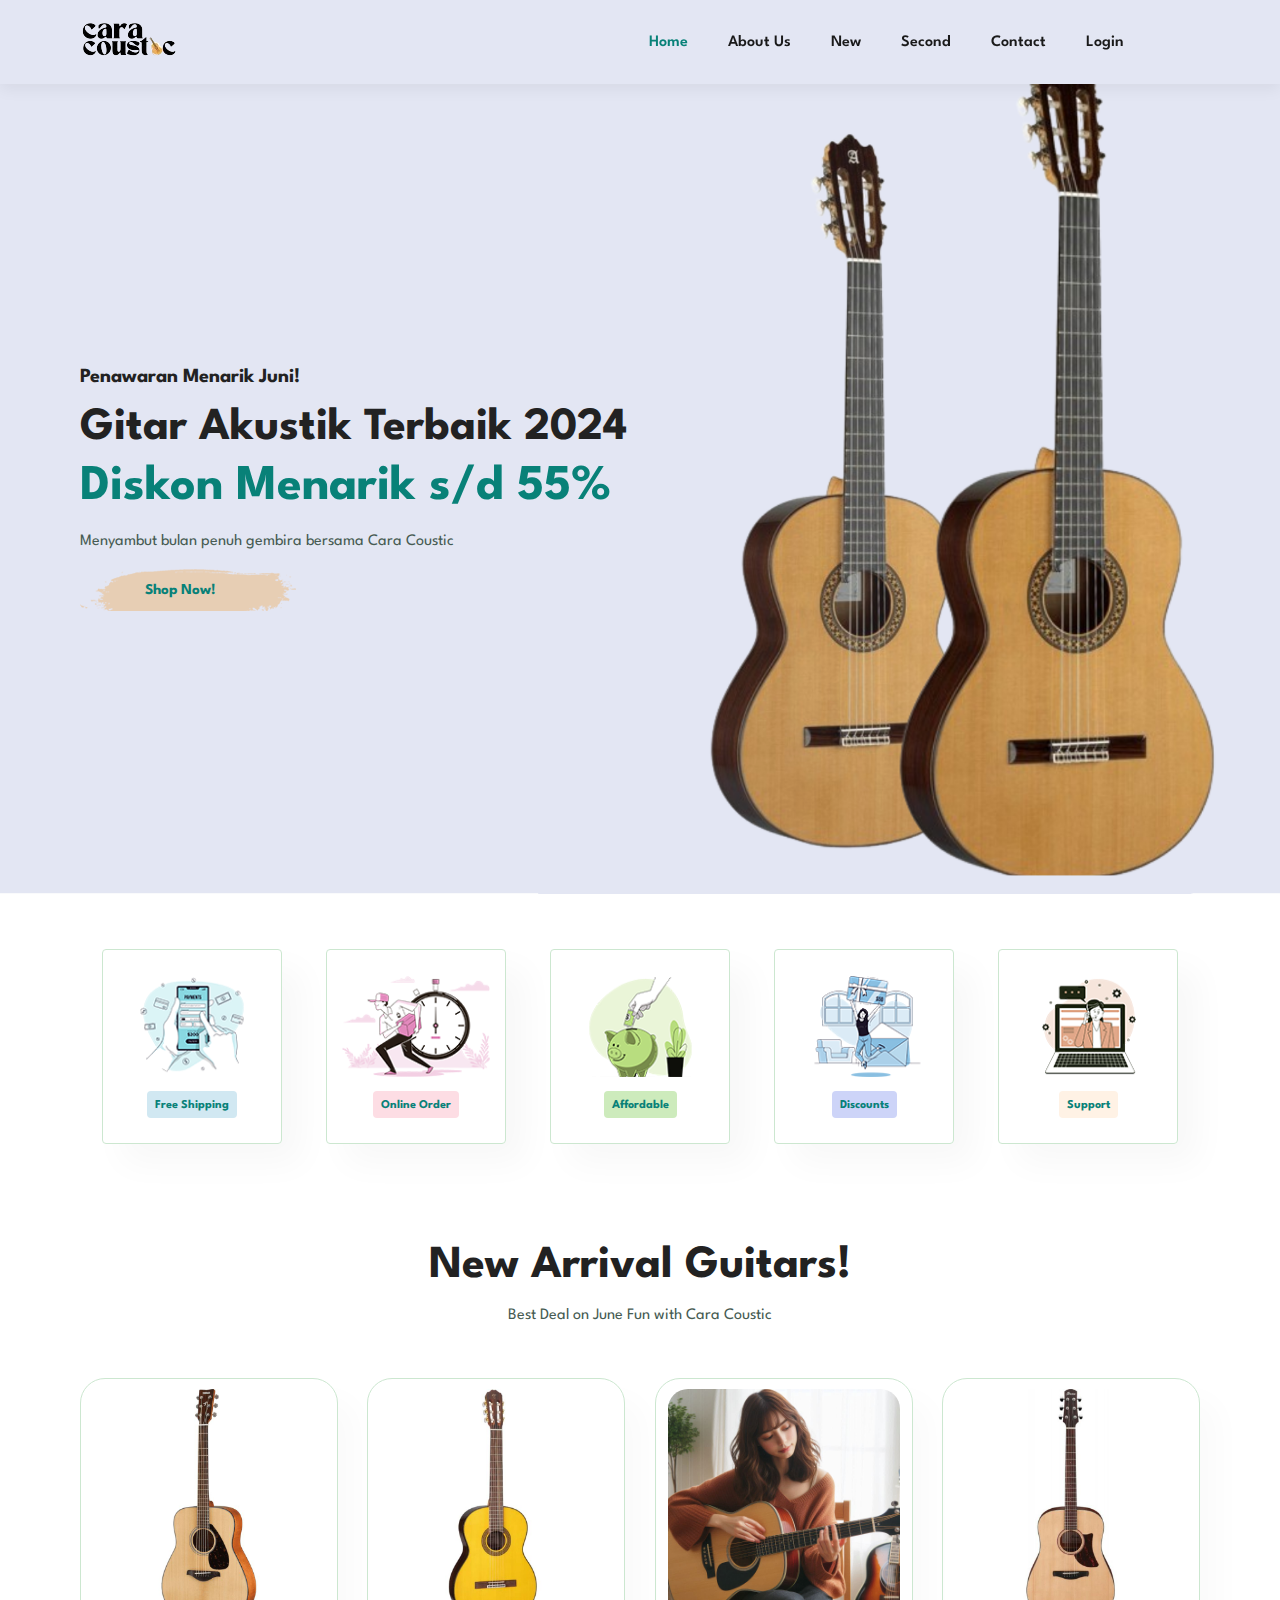
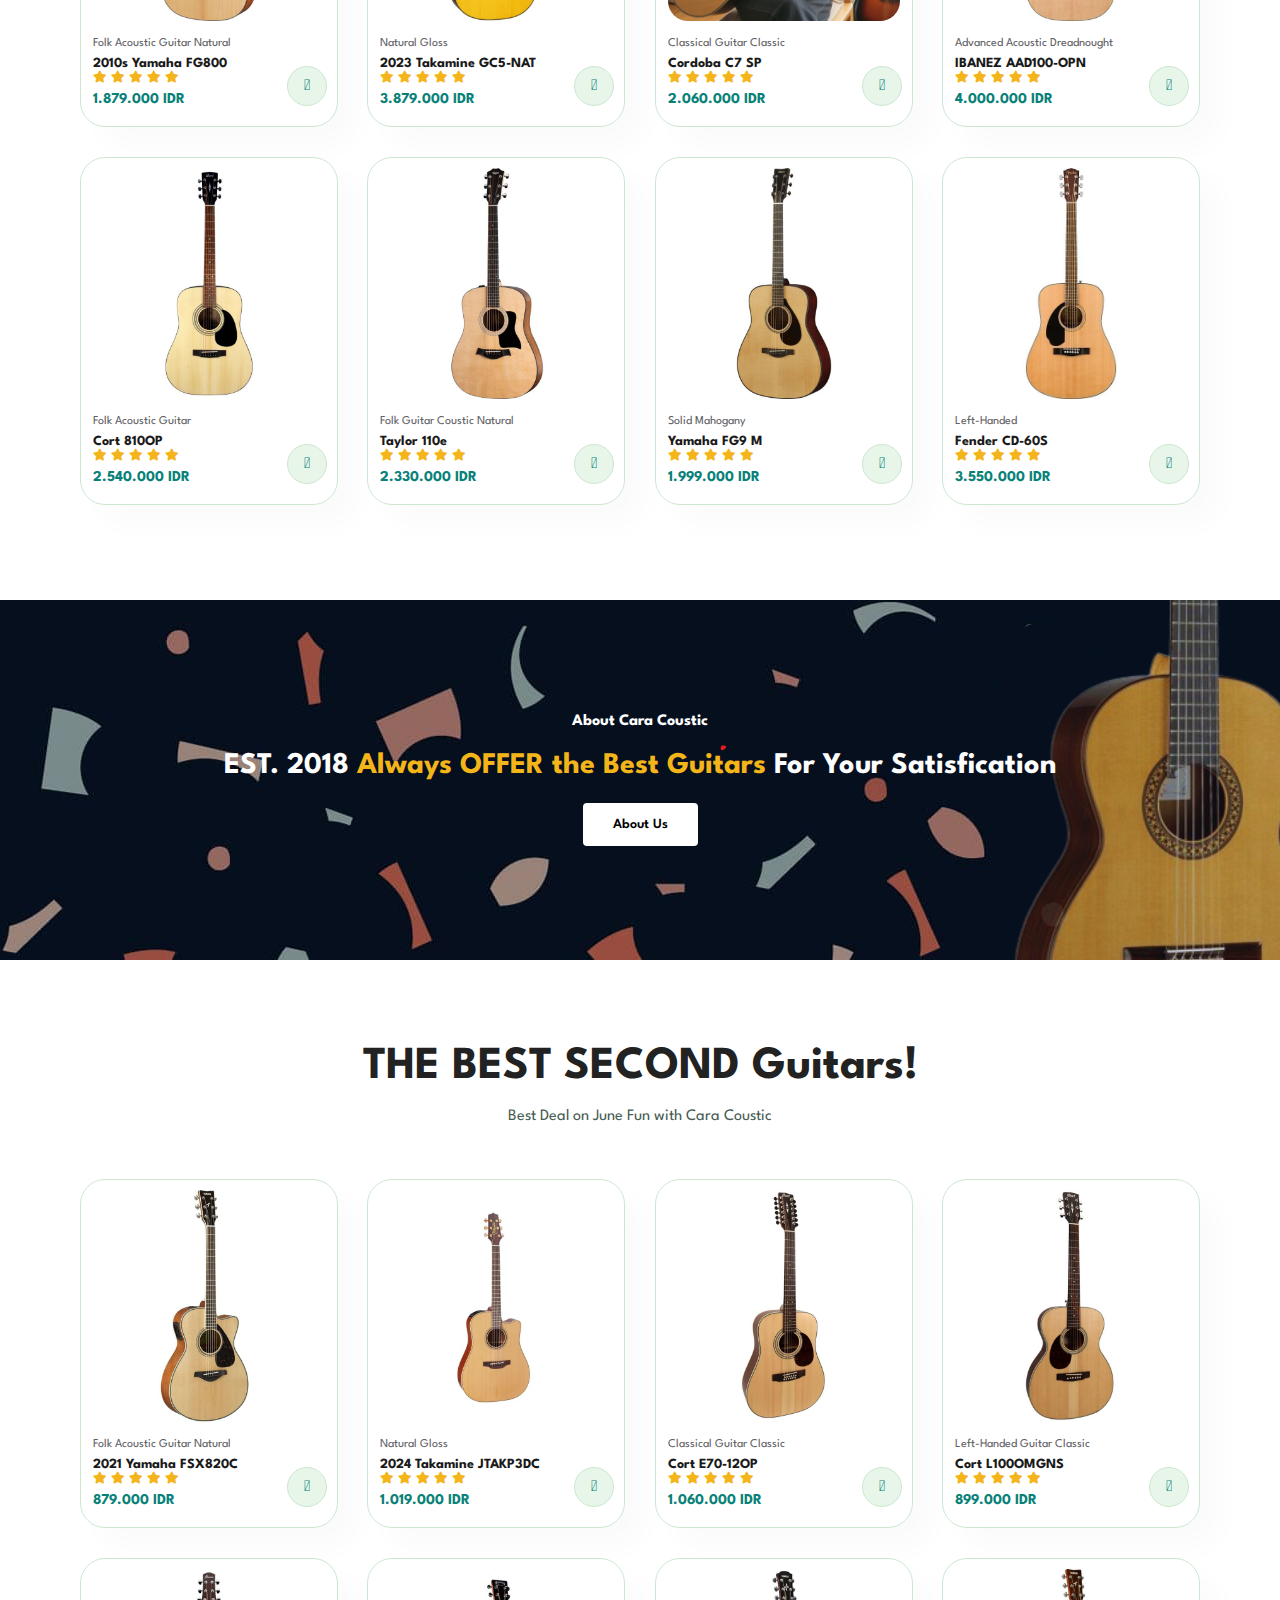
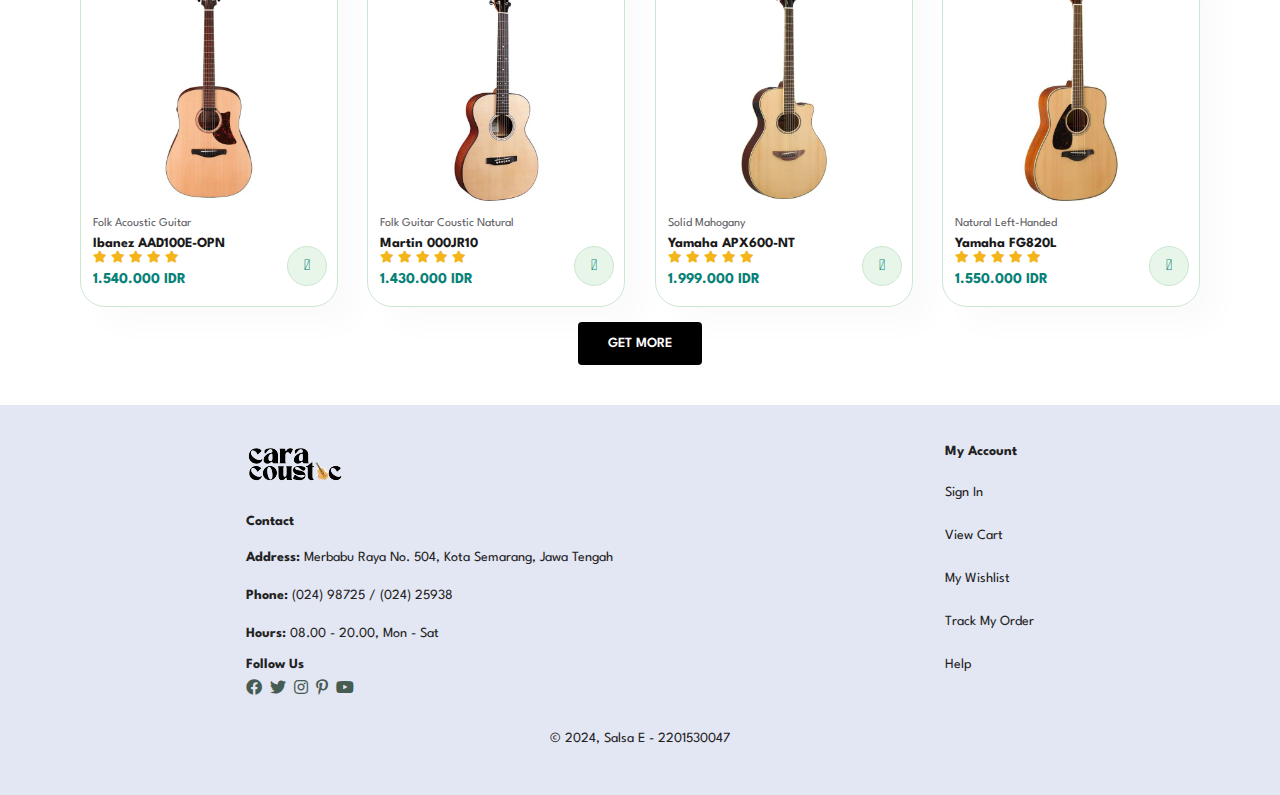
==== commit ad2b249a: "menambahkan login di navbar" ====
--- a/index.html
+++ b/index.html
@@ -9,7 +9,7 @@
         <link rel="icon" type="image/png" href="img/cara-title.png">
         <link rel="stylesheet" href="https://pro.fontawesome.com/releases/v5.10.0/css/all.css" />
         <link rel="stylesheet" href="https://cdnjs.cloudflare.com/ajax/libs/font-awesome/4.7.0/css/font-awesome.min.css">
-        <link rel="stylesheet" href="style.css">
+        <link rel="stylesheet" href="./css/style.css">
     </head>
 
     <body>
@@ -24,6 +24,7 @@
                     <li><a href="new.html">New</a></li>
                     <li><a href="second.html">Second</a></li>
                     <li><a href="contact.html">Contact</a></li>
+                    <li><a href="login.php">Login</a></li>
                     <li id="lg-bag"><a href="cart.html"><i class="far fa-shopping-bag"></i></a></li>
                     <a href="#" id="close"><i class="far fa-times"></i></a>
                 </ul>
@@ -370,7 +371,7 @@
 
             <div class="col">
                 <h4>My Account</h4>
-                <a href="#">Sign In</a>
+                <a href="login.php">Sign In</a>
                 <a href="#">View Cart</a>
                 <a href="#">My Wishlist</a>
                 <a href="#">Track My Order</a>
--- a/css/style.css
+++ b/css/style.css
@@ -0,0 +1,654 @@
+@import url("https://fonts.googleapis.com/css2?family=Spartan:wght@100;200;300;400;500;600;700;800;900&display=swap");
+* {
+  margin: 0;
+  padding: 0;
+  box-sizing: border-box;
+  font-family: "Spartan", sans-serif;
+}
+
+html {
+  scroll-behavior: smooth;
+}
+
+/* Global Styles */
+
+h1 {
+  font-size: 50px;
+  line-height: 64px;
+  color: #222;
+}
+
+h2 {
+  font-size: 46px;
+  line-height: 54px;
+  color: #222;
+}
+
+h4 {
+  font-size: 20px;
+  color: #222;
+}
+
+h6 {
+  font-weight: 700;
+  font-size: 12px;
+}
+
+p {
+  font-size: 16px;
+  color: #465b52;
+  margin: 15px 0 20px 0;
+}
+
+.section-p1 {
+  padding: 40px 80px;
+}
+
+.section-m1 {
+  margin: 40px 0;
+}
+
+button.normal {
+  font-size: 14px;
+  font-weight: 600;
+  padding: 15px 30px;
+  color: #000;
+  background-color: #fff;
+  border-radius: 4px;
+  cursor: pointer;
+  border: none;
+  outline: none;
+  transition: 0.2s;
+}
+
+body {
+  width: 100%;
+  
+}
+
+#header {
+  display: flex;
+  align-items: center;
+  justify-content: space-between;
+  padding: 20px 80px;
+  background: #E3E6F3;
+  box-shadow: 0 5px 15px rgba(0, 0, 0, 0.06);
+  z-index: 999;
+  position: sticky;
+  top: 0;
+  left: 0;
+}
+
+#navbar {
+  display: flex;
+  align-items: center;
+  justify-content: center;
+}
+
+#navbar li {
+  list-style: none;
+  padding: 0 20px;
+  position: relative;
+}
+
+
+#navbar li a{
+  text-decoration: none;
+  text-decoration: 16px;
+  font-weight: 600;
+  color: #1a1a1a;
+  transition: 0.3s ease;
+}
+
+#navbar li a:hover,
+#navbar li a.active {
+  color: #088178 ;
+}
+
+#navbar li a.active::after
+#navbar li a:hover::after{
+  content: "";
+  width: 30px;
+  height: 2px;
+  background: #088178;
+  position: absolute;
+  bottom: -4px;
+  left: 20px;
+
+}
+
+#mobile {
+  display: none;
+  align-items: center;
+}
+
+#close {
+  display: none;
+}
+
+#hero {
+  background-image: url("../img/gitar-akustik-banner.png");
+  height: 90vh;
+  width: 100%;
+  background-size: cover;
+  background-position: top 25% right 0;
+  padding: 0 80px;
+  display: flex;
+  flex-direction: column;
+  align-items: flex-start;
+  align-items: flex-start;
+  justify-content: center;
+}
+
+#hero h4 {
+  padding-bottom: 15px;
+}
+
+#hero h1 {
+  color: #088178;
+}
+
+#hero button {
+  background-image: url("../img/button.png");
+  background-color: transparent;
+  color: #088178;
+  border: 0;
+  padding: 14px 80px 14px 65px;
+  background-repeat: no-repeat;
+  cursor: pointer;
+  font-weight: 700;
+  font-size: 15px;
+}
+
+#feature {
+  display: flex;
+  align-items: center;
+  justify-content:space-around;
+  flex-wrap: wrap;
+} 
+
+#feature .fe-box {
+  width: 180px;
+  text-align: center;
+  padding: 25px 15px;
+  box-shadow: 20px 20px 34px rgba(0, 0, 0, 0.03);
+  border: 1px solid #cce7d0;
+  border-radius: 4px;
+  margin: 15px 0;
+}
+
+#feature .fe-box:hover {
+  box-shadow: 10px 10px 54px rgba(70, 62, 221, 0.1);
+}
+
+#feature .fe-box img {
+  width: 100%;
+  margin-bottom: 10px;
+}
+
+#feature .fe-box h6 {
+  display: inline-block;
+  padding: 9px 8px 6px 8px;
+  line-height: 1;
+  border-radius: 4px;
+  color: #088178;
+  background-color: #d1e8f2;
+}
+
+#feature .fe-box:nth-child(2) h6 {
+  background-color: #fddde4 ;
+}
+
+#feature .fe-box:nth-child(3) h6 {
+  background-color: #cdebbc;
+}
+
+#feature .fe-box:nth-child(4) h6 {
+  background-color: #cdd4f8;
+}
+
+#feature .fe-box:nth-child(5) h6 {
+  background-color: #fff2e5;
+}
+
+#product1 {
+  text-align: center;
+}
+
+#product1 .pro-container {
+  display: flex;
+  justify-content: space-between;
+  padding-top: 20px;
+  flex-wrap: wrap;
+}
+
+#product1 .pro {
+  width: 23%;
+  min-width: 250px;
+  padding: 10px 12px;
+  border: 1px solid #cce7d0;
+  border-radius: 25px;
+  cursor: pointer;
+  box-shadow: 20px 20px 30px rgba(0, 0, 0, 0.02);
+  margin: 15px 0;
+  position: relative;
+}
+
+#product1 .pro:hover {
+  box-shadow: 20px 20px 30px rgba(0, 0, 0, 0.06);
+}
+
+#product1 .pro img {
+  width: 100%;
+  border-radius: 20px;
+}
+
+#product1 .pro .des {
+  text-align: start;
+  padding: 10px 0;
+}
+
+#product1 .pro .des span {
+  color: #606063;
+  font-size: 12px;
+}
+
+#product1 .pro .des h5 {
+  padding-top: 7px;
+  color: #1a1a1a;
+  font-size: 14px;
+}
+
+#product1 .pro .des i {
+  font-size: 12px;
+  color: rgb(243, 181, 25);
+}
+
+#product1 .pro .des h4 {
+  padding-top: 7px;
+  font-size: 15px;
+  font-weight: 700;
+  color: #088178;
+}
+
+#product1 .pro .cart, 
+#product1 .pro .heart {
+  width: 40px;
+  height: 40px;
+  line-height: 40px;
+  border-radius: 50px;
+  background-color: #e8f6ea;
+  font-weight: 500;
+  color: #088178;
+  border: 1px solid #cce7d0;
+  position: absolute;
+  bottom: 20px;
+  right: 10px;
+}
+
+#banner {
+  display: flex;
+  flex-direction: column;
+  justify-content: center;
+  align-items: center;
+  text-align: center;
+  background-image: url("../img/banner/b-index.png");
+  width: 100%;
+  height: 40vh;
+  background-size: cover;
+  background-position: center;
+}
+
+#banner h4 {
+  color: #fff;
+  font-size: 16px;
+}
+
+#banner h2 {
+  color: #fff;
+  font-size: 30px;
+  padding: 10px 0;
+}
+
+#banner h2 span {
+  color: rgb(243, 181, 25);
+}
+
+#banner button:hover {
+  background: #088178;
+  color: #fff;
+}
+
+#product1 button:hover {
+  background: #088178;
+  color: #fff;
+}
+
+#product1 button {
+  font-size: 14px;
+  font-weight: 600;
+  padding: 15px 30px;
+  color: #fff;
+  background-color: #000;
+  border-radius: 4px;
+  cursor: pointer;
+  border: none;
+  outline: none;
+  transition: 0.2s;
+}
+
+footer {
+  background-color: #E3E6F3;
+  display: flex;
+  flex-wrap: wrap;
+  justify-content: space-around;
+}
+
+footer .col {
+  display: flex;
+  flex-direction: column;
+  align-items: flex-start;
+  margin-bottom: 20px;
+}
+
+footer .logo {
+  margin-bottom: 30px;
+}
+
+footer h4 {
+  font-size: 14px;
+  padding-bottom: 8px;
+}
+
+footer p {
+  font-size: 14px;
+  text-decoration: none;
+  color: #222;
+  margin-bottom: 10px;
+}
+
+footer a {
+  margin-top: 20px;
+  font-size: 14px;
+  text-decoration: none;
+  color: #222;
+  margin-bottom: 10px;
+}
+
+footer .follow {
+  margin-top: 8px;
+}
+
+footer .follow i {
+  color: #465b52;
+  padding-right: 4px;
+  cursor: pointer;
+}
+
+footer .follow i:hover,
+footer a:hover {
+  color: #088178;
+}
+
+footer .copyright {
+  width: 100%;
+  text-align: center;
+}
+
+@media (max-width: 799px) {
+  .section-p1 {
+    padding: 40px 80px;
+  }
+  #navbar {
+    display: flex;
+    flex-direction: column;
+    align-items: flex-start;
+    justify-content: flex-start;
+    position: fixed;
+    top: 0;
+    right: -300px;
+    height: 100vh;
+    width: 300px;
+    background-color: #E3E6F3;
+    box-shadow: 0 40px 60px rgba(0, 0, 0, 0.1);
+    padding: 80px 0 0 10px;
+    transition: 0.3s;
+  }
+  #navbar li {
+    margin-bottom: 25px;
+  }
+
+  #navbar.active {
+    right: 0px;
+  }
+
+  #mobile {
+    display: flex;
+    align-items: center;
+  }
+
+  #mobile i {
+    color: #1a1a1a;
+    font-size: 24px;
+    padding-left: 20px;
+  }
+
+  #close {
+    display: initial;
+    position: absolute;
+    top: 30px;
+    left: 30px;
+    color: #222;
+    font-size: 24px;
+  }
+   
+  #lg-bag,
+  #lg-love {
+    display: none;
+  }
+
+  #hero {
+    height: 90vh;
+    padding: 0 80px;
+    background-position: top 30% right 30%;
+  }
+
+  #feature {
+    justify-content: center;
+  }
+
+  #feature .fe-box {
+    margin: 15px 15px;
+  }
+
+  #product1 .pro-container {
+    justify-content: center;
+  }
+
+  #product1 .pro {
+    margin: 15px;
+  }
+
+  #banner {
+    height: 20vh;
+  }
+
+  footer {
+    justify-content: start;
+  }
+}
+
+@media (max-width: 277px) {
+  .section-p1 {
+    padding: 20px;
+  }
+  #header {
+    padding: 10px 30px;
+  }
+
+  h1 {
+    font-size: 38px;
+  }
+
+  h2 {
+    font-size: 32px;
+  }
+
+  #hero {
+    padding: 0 20px;
+    background-position: 55%;
+  }
+
+  #feature .fe-box {
+    width: 155px;
+    margin: 0 0 15px 0;
+  }
+
+  #product1 .pro {
+    width: 100%;
+  }
+
+  #banner {
+    height: 40vh;
+  }
+
+  footer {
+    align-content: start;
+  }
+
+  #footer .copyright {
+    text-align: start;
+  }
+}
+
+
+
+/* SINGLE PRODUCT */
+#prodetails {
+  display: flex;
+  margin-top: 20px;
+}
+
+#prodetails .single-pro-image {
+  width: 40%;
+  margin-right: 50px;
+}
+
+.small-img-group {
+  display: flex;
+  justify-content: space-between;
+}
+
+.small-img-col {
+  margin-top: 10px;
+  flex-basis: 24%;
+  cursor: pointer;
+  width: 180px;
+  text-align: center;
+  padding: 0px 0px;
+  box-shadow: 20px 20px 34px rgba(0, 0, 0, 0.03);
+  border: 1px solid #cce7d0;
+  border-radius: 4px;
+  margin: 0px 0;
+}
+
+#prodetails .single-pro-details {
+  width: 50%;
+  padding-top: 30px;
+}
+
+#prodetails .single-pro-details h4 {
+  padding: 40px 0 20px 0;
+}
+
+#prodetails .single-pro-details h2 {
+  font-size: 26px;
+}
+
+#prodetails .single-pro-details input {
+  width: 50px;
+  height: 47px;
+  padding-left: 10px;
+  font-size: 16px;
+  margin-right: 10px;
+}
+
+#prodetails .single-pro-details input:focus {
+  outline: none;
+}
+
+#prodetails .single-pro-details button {
+  background: #088178;
+  color: #fff;
+}
+
+#prodetails .single-pro-details span {
+  line-height: 25px;
+}
+
+/* Style untuk bagian form login */
+main {
+  display: flex;
+  justify-content: center;
+  align-items: center;
+  height: 100vh;
+  padding-top: 60px; /* adjust for header height */
+  background-color: #f0f0f0;
+}
+
+.login-container {
+  background-color: white;
+  padding: 20px 40px;
+  box-shadow: 0 4px 8px rgba(0, 0, 0, 0.1);
+  border-radius: 8px;
+}
+
+.login-form h2 {
+  margin-bottom: 20px;
+  text-align: center;
+}
+
+.form-group {
+  margin-bottom: 15px;
+}
+
+.form-group label {
+  display: block;
+  margin-bottom: 5px;
+}
+
+.form-group input {
+  width: 100%;
+  padding: 10px;
+  border: 1px solid #ccc;
+  border-radius: 4px;
+}
+
+.btn-login {
+  width: 100%;
+  padding: 10px;
+  background-color: #088178;
+  color: white;
+  border: none;
+  border-radius: 4px;
+  cursor: pointer;
+  transition: background-color 0.3s ease;
+}
+
+.btn-login:hover {
+  background-color: #065f5b;
+}
+
+.forgot-password, .create-account {
+  text-align: center;
+  margin-top: 10px;
+}
+
+.forgot-password a, .create-account a {
+  color: #088178;
+  text-decoration: none;
+}
+
+.forgot-password a:hover, .create-account a:hover {
+  text-decoration: underline;
+}
